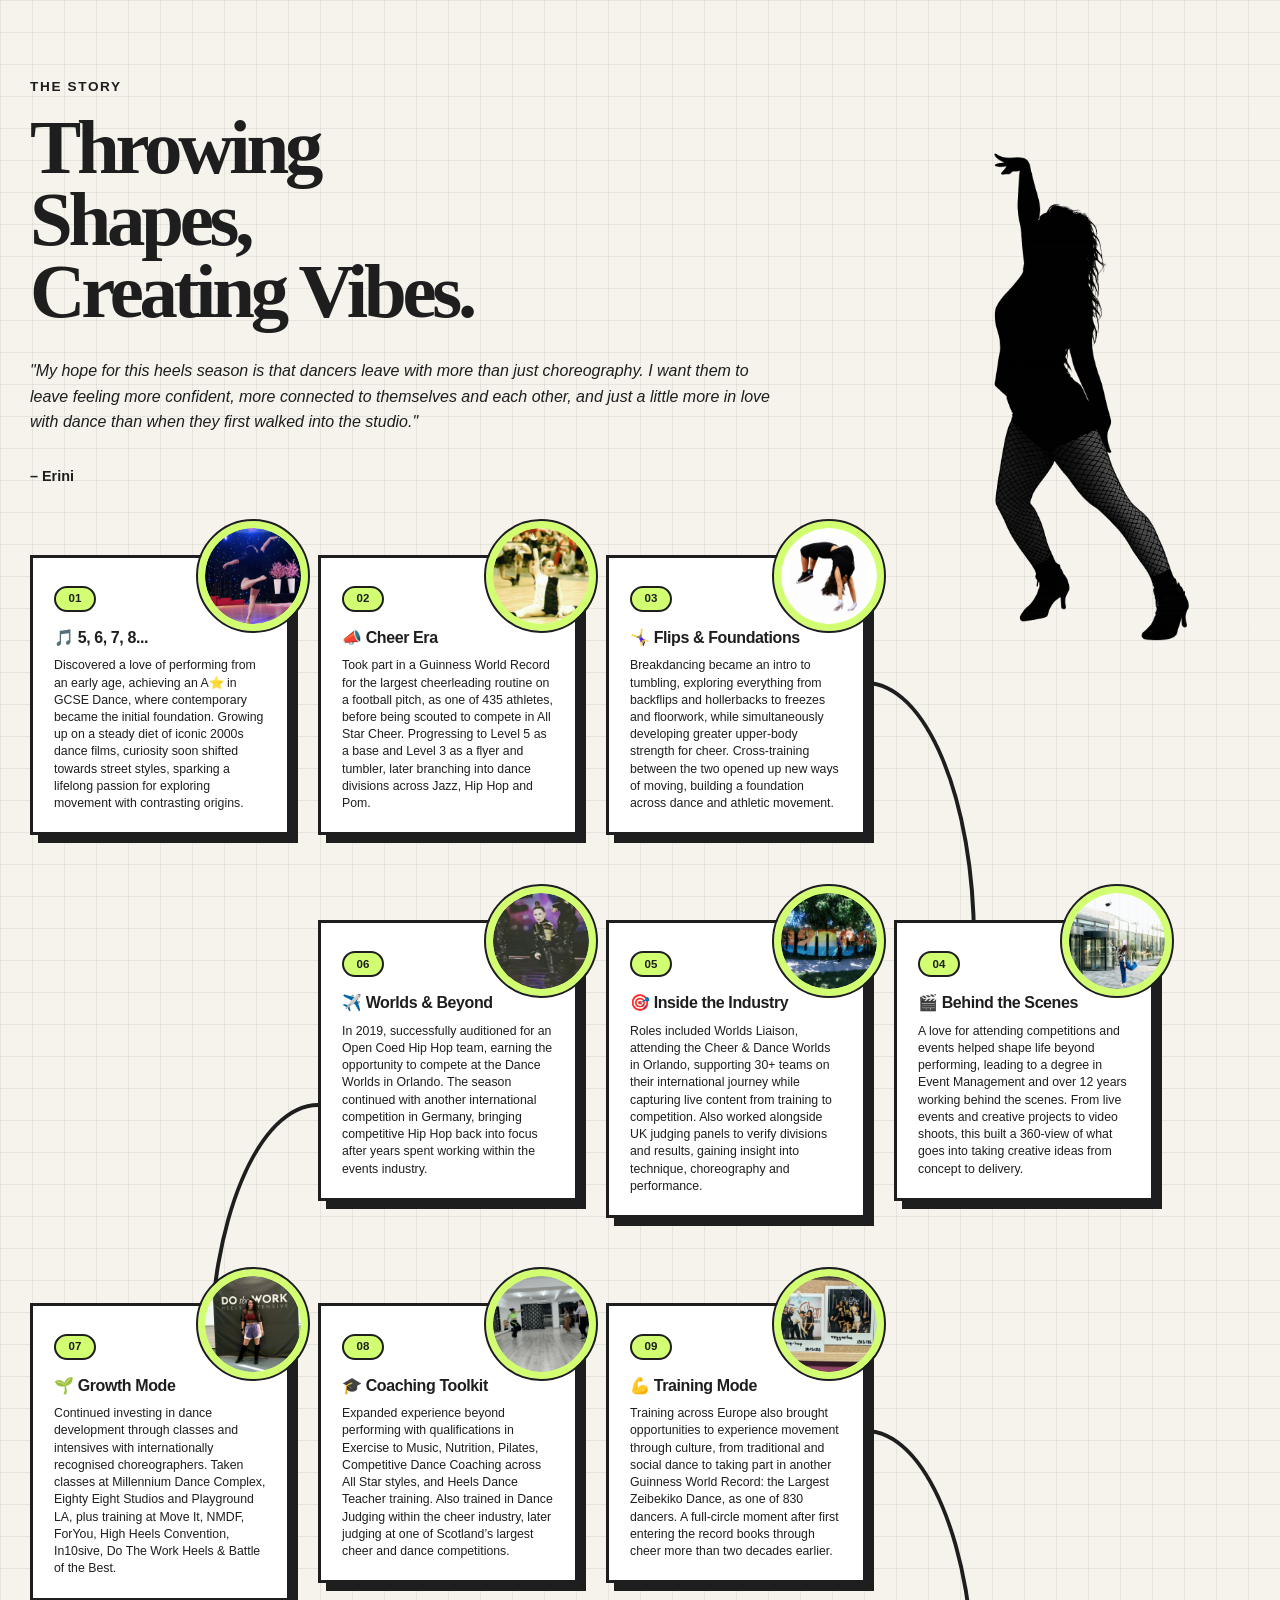
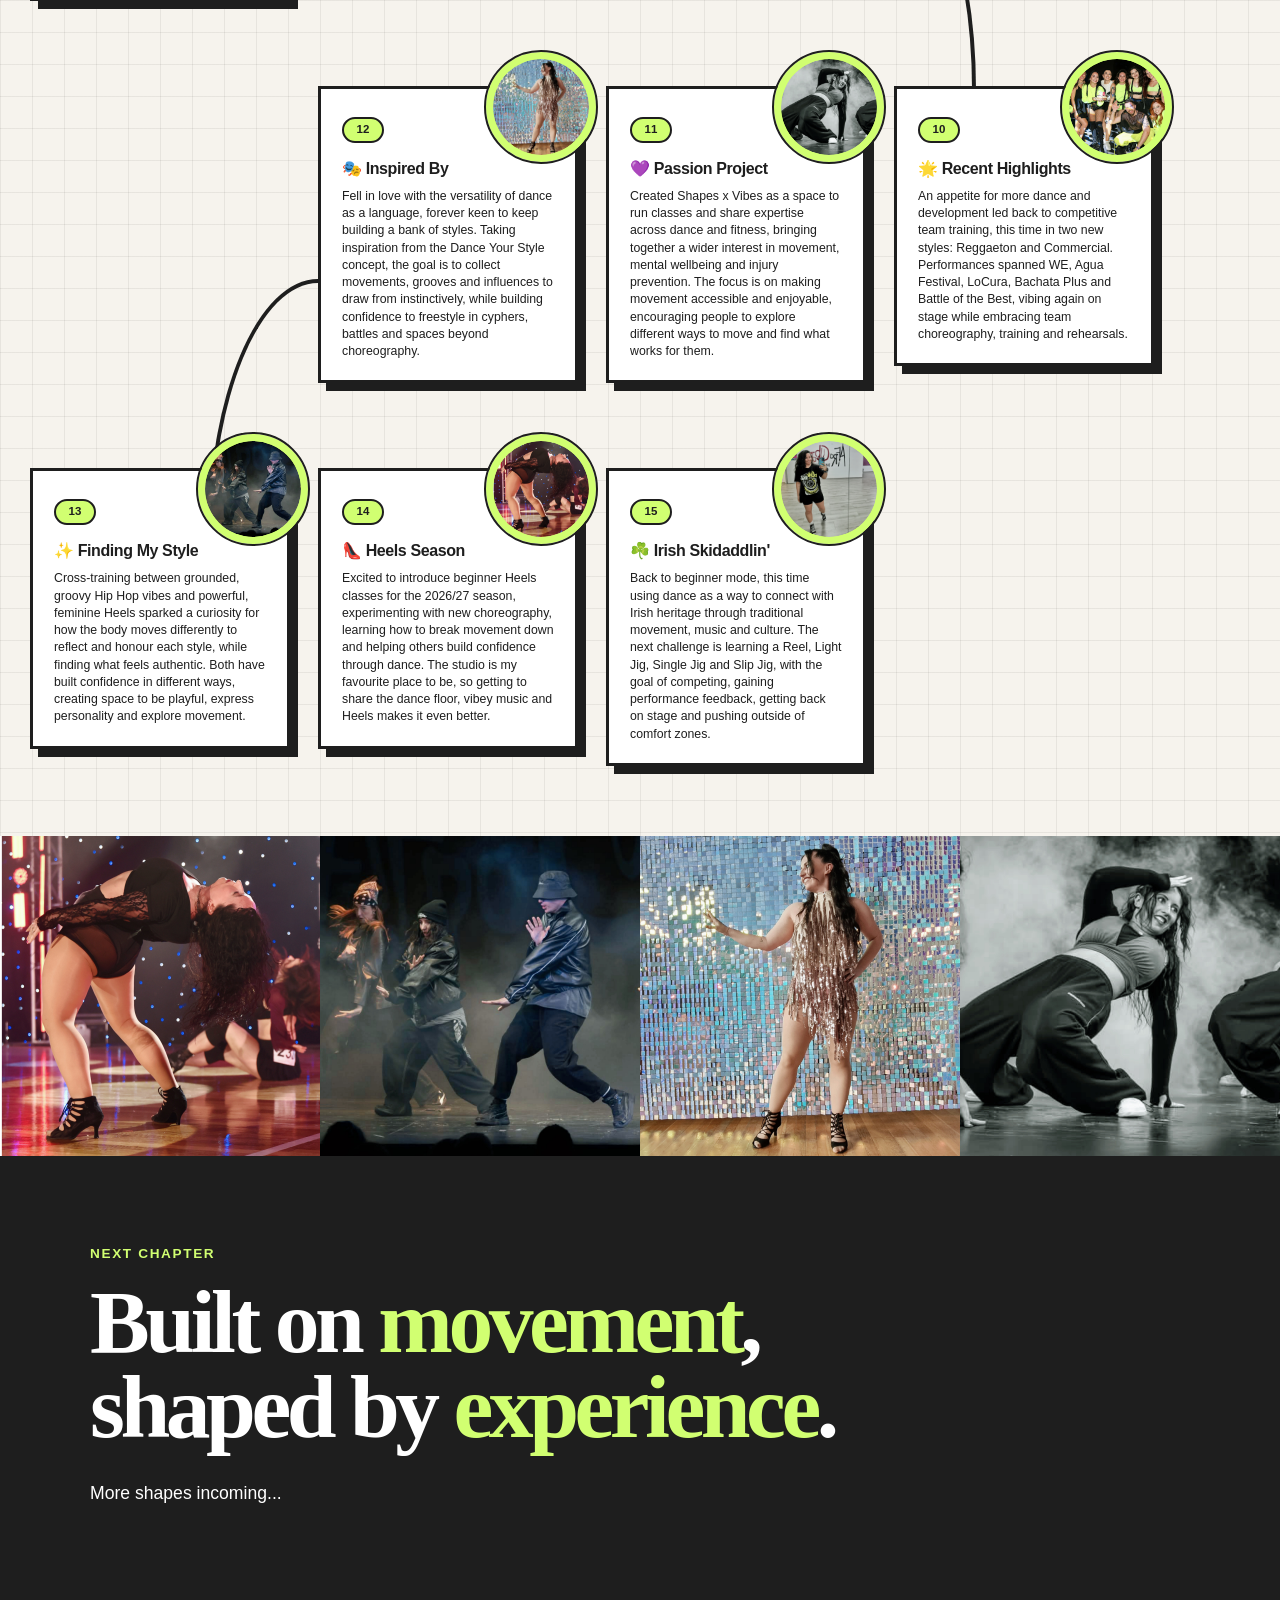
==== index.html @ 5d1b464b "Update index.html" ====
<!DOCTYPE html>
<html lang="en">

<head>
  <meta charset="UTF-8">
  <meta name="viewport" content="width=device-width, initial-scale=1.0">

  <title>Shapes x Vibes</title>

  <link rel="stylesheet" href="style.css?v=76">
</head>

<body>

<section class="story-section" id="story">
  <div class="story-container">

    <div class="story-top">

      <!-- Top-left introduction -->
      <div class="story-intro">
        <p class="story-eyebrow">The Story</p>

        <h2>
  Throwing<br>
  Shapes,<br>
  Creating Vibes.
</h2>

        <p class="story-quote">
  "My hope for this heels season is that dancers leave with more than just
  choreography. I want them to leave feeling more confident, more connected
  to themselves and each other, and just a little more in love with dance
  than when they first walked into the studio."
</p><br>
        <p class="story-quote-name">– Erini</p>

</div>
<!-- End story-intro -->

<div class="story-feature-image">
  <img
    src="assets/Silo.png"
    alt="Dancer silhouette"
  >
</div>
<!-- End story-feature-image -->

</div>
<!-- End story-top -->


  <div class="story-layout">
    
  <div class="story-grid">

  <article class="story-point story-point--1">
    <div class="story-image">
      <img src="assets/1. 5678.jpg" alt="Dance story image 1">
    </div>

    <div class="story-card">
      <span class="story-number">01</span>
      <h3>🎵 5, 6, 7, 8...</h3>
      <p>
        Discovered a love of performing from an early age, 
        achieving an A⭐ in GCSE Dance, where contemporary 
        became the initial foundation. Growing up on a steady 
        diet of iconic 2000s dance films, curiosity soon shifted 
        towards street styles, sparking a lifelong passion for 
        exploring movement with contrasting origins.
      </p>
    </div>
  </article>

  <article class="story-point story-point--2">
    <div class="story-image">
      <img src="assets/2. Cheer_era.jpg" alt="Dance story image 2">
    </div>

    <div class="story-card">
      <span class="story-number">02</span>
      <h3>📣 Cheer Era</h3>
      <p>
        Took part in a Guinness World Record for the largest 
        cheerleading routine on a football pitch, as one of 
        435 athletes, before being scouted to compete in All Star Cheer. 
        Progressing to Level 5 as a base and Level 3 as a flyer and 
        tumbler, later branching into dance divisions across Jazz, Hip Hop and Pom.
      </p>
    </div>
  </article>

 
 <article class="story-point story-point--3">
  <div class="card-connector card-connector--3-4" aria-hidden="true"></div>
    <div class="story-image">
      <img src="assets/3. Backflip.jpg" alt="Dance story image 3">
    </div>

    <div class="story-card">
      <span class="story-number">03</span>
      <h3>🤸‍♀️ Flips & Foundations</h3>
      <p>
        Breakdancing became an intro to tumbling, exploring 
        everything from backflips and hollerbacks to freezes and 
        floorwork, while simultaneously developing greater upper-body 
        strength for cheer. Cross-training between the two opened up 
        new ways of moving, building a foundation across dance 
        and athletic movement.
      </p>
    </div>
  </article>

  <!-- Existing cards 4–14 continue here -->

    <article class="story-point story-point--4">
      <div class="story-image">
        <img src="assets/4. Event .jpg" alt="Dance story image 4">
      </div>

      <div class="story-card">
        <span class="story-number">04</span>
        <h3>🎬 Behind the Scenes</h3>
        <p>
          A love for attending competitions and events helped shape 
          life beyond performing, leading to a degree in Event Management 
          and over 12 years working behind the scenes. From live events 
          and creative projects to video shoots, this built a 360-view 
          of what goes into taking creative ideas from concept to delivery.
        </p>
      </div>
    </article>

    <article class="story-point story-point--5">
      <div class="story-image">
        <img src="assets/5. Inside .jpg" alt="Dance story image 5">
      </div>

      <div class="story-card">
        <span class="story-number">05</span>
        <h3>🎯 Inside the Industry</h3>
        <p>
          Roles included Worlds Liaison, attending the Cheer & Dance Worlds 
          in Orlando, supporting 30+ teams on their international journey 
          while capturing live content from training to competition. Also worked 
          alongside UK judging panels to verify divisions and results, gaining 
          insight into technique, choreography and performance.
        </p>
      </div>
    </article>

    <article class="story-point story-point--6">
      <div class="card-connector card-connector--6-7" aria-hidden="true"></div>
      <div class="story-image">
        <img src="assets/6. Worlds.jpg" alt="Dance story image 6">
      </div>

      <div class="story-card">
        <span class="story-number">06</span>
        <h3>✈️ Worlds & Beyond</h3>
        <p>
          In 2019, successfully auditioned for an Open Coed Hip Hop team, 
          earning the opportunity to compete at the Dance Worlds in Orlando. 
          The season continued with another international competition in Germany, 
          bringing competitive Hip Hop back into focus after years spent 
          working within the events industry.
        </p>
      </div>
    </article>

    <article class="story-point story-point--7">
      <div class="story-image">
        <img src="assets/7. Growth.jpg" alt="Dance story image 7">
      </div>

      <div class="story-card">
        <span class="story-number">07</span>
        <h3>🌱 Growth Mode</h3>
        <p>
          Continued investing in dance development through classes 
          and intensives with internationally recognised choreographers. 
          Taken classes at Millennium Dance Complex, Eighty Eight Studios 
          and Playground LA, plus training at Move It, NMDF, ForYou, 
          High Heels Convention, In10sive, Do The Work Heels 
          & Battle of the Best.
        </p>
      </div>
    </article>

    <article class="story-point story-point--8">
      <div class="story-image">
        <img src="assets/8. ETM.jpg" alt="Dance story image 8">
      </div>

      <div class="story-card">
        <span class="story-number">08</span>
        <h3>🎓 Coaching Toolkit</h3>
        <p>
          Expanded experience beyond performing with qualifications 
          in Exercise to Music, Nutrition, Pilates, Competitive Dance Coaching 
          across All Star styles, and Heels Dance Teacher training. Also trained in 
          Dance Judging within the cheer industry, later judging at one of 
          Scotland’s largest cheer and dance competitions.
        </p>
      </div>
    </article>

    <article class="story-point story-point--9">
      <div class="card-connector card-connector--9-10" aria-hidden="true"></div>
      <div class="story-image">
        <img src="assets/9. Training.jpg" alt="Dance story image 9">
      </div>

      <div class="story-card">
        <span class="story-number">09</span>
        <h3>💪 Training Mode</h3>
        <p>
          Training across Europe also brought opportunities to experience movement 
          through culture, from traditional and social dance to taking part in 
          another Guinness World Record: the Largest Zeibekiko Dance, as one of 
          830 dancers. A full-circle moment after first entering the record books 
          through cheer more than two decades earlier.
        </p>
      </div>
    </article>

    <article class="story-point story-point--10">
      <div class="story-image">
        <img src="assets/10. Moverse.jpg" alt="Dance story image 10">
      </div>

      <div class="story-card">
        <span class="story-number">10</span>
        <h3>🌟 Recent Highlights</h3>
        <p>
          An appetite for more dance and development led back to competitive 
          team training, this time in two new styles: Reggaeton and Commercial. 
          Performances spanned WE, Agua Festival, LoCura, Bachata Plus and 
          Battle of the Best, vibing again on stage while embracing team 
          choreography, training and rehearsals.
        </p>
      </div>
    </article>

    <article class="story-point story-point--11">
      <div class="story-image">
        <img src="assets/11. Shapes.jpg" alt="Dance story image 11">
      </div>

      <div class="story-card">
        <span class="story-number">11</span>
        <h3>💜 Passion Project</h3>
        <p>
          Created Shapes x Vibes as a space to run classes and share expertise 
          across dance and fitness, bringing together a wider interest in movement, 
          mental wellbeing and injury prevention. The focus is on making movement 
          accessible and enjoyable, encouraging people to explore different ways to 
          move and find what works for them.
        </p>
      </div>
    </article>

    <article class="story-point story-point--12">
      <div class="card-connector card-connector--12-13" aria-hidden="true"></div>
      <div class="story-image">
        <img src="assets/12. Salsa.jpg" alt="Dance story image 12">
      </div>

      <div class="story-card">
        <span class="story-number">12</span>
        <h3>🎭 Inspired By</h3>
        <p>
          Fell in love with the versatility of dance as a language, 
          forever keen to keep building a bank of styles. Taking inspiration 
          from the Dance Your Style concept, the goal is to collect movements, 
          grooves and influences to draw from instinctively, while building 
          confidence to freestyle in cyphers, battles and spaces beyond choreography.
        </p>
      </div>
    </article>

    <article class="story-point story-point--13">
      <div class="story-image">
        <img src="assets/13. HipHop.jpg" alt="Dance story image 13">
      </div>

      <div class="story-card">
        <span class="story-number">13</span>
        <h3>✨ Finding My Style</h3>
        <p>
          Cross-training between grounded, groovy Hip Hop vibes and 
          powerful, feminine Heels sparked a curiosity for how the 
          body moves differently to reflect and honour each style, 
          while finding what feels authentic. Both have built confidence 
          in different ways, creating space to be playful, express 
          personality and explore movement.
        </p>
      </div>
    </article>

    <article class="story-point story-point--14">
      <div class="story-image">
        <img src="assets/14.Heels.jpg" alt="Dance story image 14">
      </div>

      <div class="story-card">
        <span class="story-number">14</span>
        <h3>👠 Heels Season</h3>
        <p>
          Excited to introduce beginner Heels classes for the 2026/27 season, 
          experimenting with new choreography, learning how to break movement 
          down and helping others build confidence through dance. The studio 
          is my favourite place to be, so getting to share the dance floor, 
          vibey music and Heels makes it even better.
        </p>
      </div>
    </article>

    <article class="story-point story-point--15">
  <div class="story-image">
    <img src="assets/15. Irish.jpg" alt="Dance story image 15">
  </div>

  <div class="story-card">
    <span class="story-number">15</span>
    <h3>☘️ Irish Skidaddlin'</h3>
    <p>
      Back to beginner mode, this time using dance as a way to 
      connect with Irish heritage through traditional movement, 
      music and culture. The next challenge is learning a Reel, 
      Light Jig, Single Jig and Slip Jig, with the goal of 
      competing, gaining performance feedback, getting back on 
      stage and pushing outside of comfort zones. 
    </p>
  </div>
</article>

  </div>
  <!-- End story-grid -->

    </div>
<!-- End story-layout -->

</div>
<!-- End story-container -->

</section>

  <section class="image-strip">

  <div class="image-strip-item">
    <img src="assets/14.Heels.jpg" alt="">
  </div>

  <div class="image-strip-item">
    <img src="assets/13. HipHop.jpg" alt="">
  </div>

  <div class="image-strip-item">
    <img src="assets/12. Salsa.jpg" alt="">
  </div>

  <div class="image-strip-item">
    <img src="assets/11. Shapes.jpg" alt="">
  </div>

</section>

  <section class="story-cta">

  <div class="story-cta-inner">
    <p class="story-cta-eyebrow">NEXT CHAPTER</p>

    <h2>
      Built on <span>movement</span>, shaped by <span>experience</span>.
    </h2>

    <p class="story-cta-copy">
      More shapes incoming...
    </p>
  </div>

</section>
---- style.css ----
/* =========================================================
   GLOBAL SETTINGS
========================================================= */

* {
  box-sizing: border-box;
}

html,
body {
  margin: 0;
  padding: 0;
  min-height: 100%;
}

html {
  background-color: #f6f3ed;

  background-image:
    linear-gradient(
      rgba(30, 30, 30, 0.07) 1px,
      transparent 1px
    ),
    linear-gradient(
      90deg,
      rgba(30, 30, 30, 0.07) 1px,
      transparent 1px
    );

  background-size: 32px 32px;
}

body {
  background: transparent;
  color: #1e1e1e;
  font-family: Arial, sans-serif;
}


/* =========================================================
   STORY SECTION
========================================================= */

.story-section {
  --story-dark: #1e1e1e;
  --story-cream: #f6f3ed;
  --story-lime: #d1ff71;
  --story-teal: #069093;
  --story-purple: #9192ff;

  min-height: 100vh;

  padding: 80px 30px 70px;

  overflow: hidden;

  background: transparent;
  color: var(--story-dark);
}

.story-container {
  width: min(1320px, 100%);
  margin: 0 auto;
}


/* =========================================================
   TOP STORY AREA

   Text stays in normal flow.
   Silhouette floats independently in top-right.
========================================================= */

.story-top {
  position: relative;

  display: block;

  min-height: 620px;

  margin-bottom: 35px;
}


/* =========================================================
   INTRODUCTION
========================================================= */

.story-intro {
  position: relative;
  z-index: 2;

  width: calc(100% - 440px);
  max-width: 790px;

  margin: 0;
}

.story-eyebrow {
  margin: 0 0 18px;

  font-size: 0.85rem;
  font-weight: 800;

  letter-spacing: 0.12em;
  line-height: 1;

  text-transform: uppercase;
}

.story-intro h2 {
  margin: 0;

  font-family: Georgia, "Times New Roman", serif;

  font-size: clamp(4.7rem, 6vw, 6rem);
  font-weight: 700;

  letter-spacing: -0.055em;
  line-height: 0.94;

  /*
    Only the <br> elements are allowed
    to create new lines.
  */
  white-space: nowrap;
}

.story-quote {
  max-width: 760px;

  margin: 30px 0 0;

  font-size: clamp(1rem, 1.2vw, 1.2rem);
  font-style: italic;

  line-height: 1.6;
}

.story-quote-name {
  margin: 16px 0 0;

  font-size: 0.9rem;
  font-weight: 900;
  font-style: normal;

  line-height: 1;
}


/* =========================================================
   TOP SILHOUETTE

   Decorative element:
   does NOT affect document height.
========================================================= */

.story-feature-image {
  position: absolute;
  z-index: 1;

  top: 25px;
  right: 0;

  display: block;

  width: clamp(300px, 28vw, 420px);
  height: auto;
  min-height: 0;

  pointer-events: none;
}

.story-feature-image img {
  display: block;

  width: 100%;
  height: auto;

  object-fit: contain;
  object-position: center top;
}


/* =========================================================
   STORY LAYOUT
========================================================= */

.story-layout {
  position: relative;

  margin-top: 15px;
}


/* =========================================================
   STAGGERED DESKTOP STORY GRID
========================================================= */

.story-grid {
  display: grid;

  grid-template-columns: repeat(7, 260px);

  justify-content: start;
  align-items: start;

  width: 100%;

  /*
    Cards intentionally rise into the top composition.
    Silhouette can therefore visually sit behind this area.
  */
  margin-top: -180px;

  column-gap: 28px;
  row-gap: 85px;
}


/* =========================================================
   DESKTOP CARD POSITIONS
========================================================= */

/* Row 1 */

.story-point--1 {
  grid-column: 1;
  grid-row: 1;
}

.story-point--2 {
  grid-column: 2;
  grid-row: 1;
}

.story-point--3 {
  grid-column: 3;
  grid-row: 1;
}


/* Row 2 */

.story-point--6 {
  grid-column: 2;
  grid-row: 2;
}

.story-point--5 {
  grid-column: 3;
  grid-row: 2;
}

.story-point--4 {
  grid-column: 4;
  grid-row: 2;
}


/* Row 3 */

.story-point--7 {
  grid-column: 1;
  grid-row: 3;
}

.story-point--8 {
  grid-column: 2;
  grid-row: 3;
}

.story-point--9 {
  grid-column: 3;
  grid-row: 3;
}


/* Row 4 */

.story-point--12 {
  grid-column: 2;
  grid-row: 4;
}

.story-point--11 {
  grid-column: 3;
  grid-row: 4;
}

.story-point--10 {
  grid-column: 4;
  grid-row: 4;
}


/* Row 5 */

.story-point--13 {
  grid-column: 1;
  grid-row: 5;
}

.story-point--14 {
  grid-column: 2;
  grid-row: 5;
}

.story-point--15 {
  grid-column: 3;
  grid-row: 5;
}


/* =========================================================
   STORY POINT
========================================================= */

.story-point {
  position: relative;
  z-index: 2;

  width: 260px;
  min-width: 260px;
  max-width: 260px;

  margin: 0;

  justify-self: start;
}


/* =========================================================
   CARD CONNECTORS
========================================================= */

.card-connector {
  position: absolute;
  z-index: 0;

  pointer-events: none;
}


/* RIGHT-HAND CONNECTORS */

.card-connector--3-4,
.card-connector--9-10 {
  top: 45%;
  right: -110px;

  width: 110px;
  height: 260px;
}

.card-connector--3-4::after,
.card-connector--9-10::after {
  content: "";

  position: absolute;
  inset: 0;

  border-top: 4px solid var(--story-dark);
  border-right: 4px solid var(--story-dark);

  border-radius: 0 100% 0 0;
}


/* LEFT-HAND CONNECTORS */

.card-connector--6-7,
.card-connector--12-13 {
  top: 65%;
  left: -110px;

  width: 110px;
  height: 260px;
}

.card-connector--6-7::after,
.card-connector--12-13::after {
  content: "";

  position: absolute;
  inset: 0;

  border-top: 4px solid var(--story-dark);
  border-left: 4px solid var(--story-dark);

  border-radius: 100% 0 0 0;
}


/* =========================================================
   STORY CARD
========================================================= */

.story-card {
  position: relative;
  z-index: 2;

  display: block;

  width: 100%;
  min-height: 280px;

  padding: 28px 21px 20px;

  overflow: hidden;

  border: 3px solid var(--story-dark);

  background: #ffffff;
  color: var(--story-dark);

  box-shadow: 8px 8px 0 var(--story-dark);

  transition:
    transform 200ms ease,
    box-shadow 200ms ease;
}

.story-point:hover .story-card {
  transform: translateY(-4px);

  box-shadow: 11px 11px 0 var(--story-dark);
}


/* =========================================================
   CIRCULAR STORY IMAGE
========================================================= */

.story-image {
  position: absolute;
  z-index: 5;

  top: -34px;
  right: -18px;

  width: 110px;

  aspect-ratio: 1;

  overflow: hidden;

  border: 7px solid var(--story-lime);
  border-radius: 50%;

  outline: 2px solid var(--story-dark);

  background: var(--story-lime);

  transition:
    transform 200ms ease,
    box-shadow 200ms ease;
}

.story-image img {
  display: block;

  width: 100%;
  height: 100%;

  object-fit: cover;

  border-radius: 50%;
}

.story-point:hover .story-image {
  transform: translateY(-5px) rotate(-3deg);

  box-shadow: 6px 6px 0 var(--story-dark);
}


/* =========================================================
   STORY NUMBER
========================================================= */

.story-number {
  display: inline-flex;

  align-items: center;
  justify-content: center;

  min-width: 42px;
  min-height: 26px;

  margin-bottom: 17px;
  padding: 4px 10px;

  border: 2px solid var(--story-dark);
  border-radius: 999px;

  background: var(--story-lime);
  color: var(--story-dark);

  font-size: 0.72rem;
  font-weight: 900;

  line-height: 1;
}


/* =========================================================
   CARD TEXT
========================================================= */

.story-card h3 {
  max-width: calc(100% - 28px);

  margin: 0 0 11px;

  font-size: 1rem;
  font-weight: 900;

  letter-spacing: -0.025em;
  line-height: 1.08;
}

.story-card p {
  margin: 0;

  font-size: 0.77rem;

  line-height: 1.4;
}


/* =========================================================
   OPTIONAL ACCENT CARDS
========================================================= */

.story-point--dark .story-card {
  background: var(--story-dark);
  color: var(--story-cream);
}

.story-point--dark .story-card h3,
.story-point--dark .story-card p {
  color: var(--story-cream);
}

.story-point--lime .story-card {
  background: var(--story-lime);
}

.story-point--lime .story-number {
  background: var(--story-cream);
}

.story-point--purple .story-card {
  background: var(--story-purple);
}

.story-point--teal .story-card {
  background: var(--story-teal);
  color: var(--story-cream);
}

.story-point--teal .story-card h3,
.story-point--teal .story-card p {
  color: var(--story-cream);
}


/* =========================================================
   MEDIUM DESKTOP / TABLET
   1180px AND BELOW

   Silhouette remains top-right.
   Text width and image size reduce smoothly.
========================================================= */

@media (max-width: 1180px) {

  .story-section {
    padding: 70px 24px 100px;
  }

  .story-top {
    min-height: clamp(500px, 48vw, 570px);

    margin-bottom: 20px;
  }

  .story-intro {
    width: calc(100% - clamp(260px, 31vw, 360px));
    max-width: 720px;
  }

  .story-intro h2 {
    font-size: clamp(4rem, 7.2vw, 5.3rem);
  }

  .story-feature-image {
    top: 20px;

    width: clamp(240px, 28vw, 330px);
  }


  /* ---------------------------------------------------------
     STANDARD RESPONSIVE CARD GRID

     No hard-coded 3 -> 2 jump.
     Browser fits as many 260px cards as genuinely fit.
  --------------------------------------------------------- */

  .story-grid {
    grid-template-columns:
      repeat(auto-fit, minmax(260px, 260px));

    justify-content: center;

    width: min(880px, 100%);

    margin:
      clamp(-135px, -10vw, -90px)
      auto
      0;

    column-gap: clamp(20px, 3vw, 32px);
    row-gap: 80px;
  }

  .story-point,
  .story-point--1,
  .story-point--2,
  .story-point--3,
  .story-point--4,
  .story-point--5,
  .story-point--6,
  .story-point--7,
  .story-point--8,
  .story-point--9,
  .story-point--10,
  .story-point--11,
  .story-point--12,
  .story-point--13,
  .story-point--14,
  .story-point--15 {
    grid-column: auto;
    grid-row: auto;

    width: 260px;
    min-width: 260px;
    max-width: 260px;

    margin: 0;

    justify-self: center;
  }

  .card-connector {
    display: none;
  }
}


/* =========================================================
   NARROW TABLET
   900px AND BELOW
========================================================= */

@media (max-width: 900px) {

  .story-top {
    min-height: 520px;
  }

  .story-intro {
    width: calc(100% - clamp(200px, 28vw, 250px));
  }

  .story-intro h2 {
    font-size: clamp(3.6rem, 8.3vw, 4.6rem);
  }

  .story-quote {
    font-size: 1rem;
  }

  .story-feature-image {
    top: 20px;

    width: clamp(180px, 25vw, 225px);
  }

  .story-grid {
    width: min(580px, 100%);

    margin-top: -90px;
  }
}


/* =========================================================
   SMALL TABLET
   700px AND BELOW
========================================================= */

@media (max-width: 700px) {

  .story-section {
    padding: 55px 20px 85px;
  }

  .story-top {
    min-height: 500px;
  }

  .story-intro {
    /*
      Still reserve a smaller right-hand lane
      for the silhouette.
    */
    width: calc(100% - clamp(130px, 25vw, 175px));
  }

  .story-intro h2 {
    font-size: clamp(3.3rem, 9.5vw, 4rem);
  }

  .story-quote {
    /*
      Quote is allowed to extend farther right
      because silhouette is mostly above it.
    */
    width: calc(100vw - 40px);
    max-width: 620px;

    font-size: 0.98rem;
  }

  .story-feature-image {
    top: 10px;
    right: 0;

    width: clamp(125px, 23vw, 160px);
  }

  .story-grid {
    margin-top: -65px;
  }
}


/* =========================================================
   MOBILE
   520px AND BELOW

   IMPORTANT:
   Silhouette STILL stays top-right.
   It does NOT move between Erini and card 01.
========================================================= */

@media (max-width: 520px) {

  .story-section {
    padding: 30px 18px 70px;
  }

  .story-container {
    width: 100%;
  }

  .story-top {
    /*
      Height comes primarily from the text.
      Silhouette remains floating.
    */
    min-height: 0;

    margin-bottom: 45px;
  }

  .story-intro {
    width: 100%;
    max-width: none;
  }

  .story-eyebrow {
    margin-bottom: 14px;

    font-size: 0.75rem;
  }

  .story-intro h2 {
    /*
      Three lines always:
      Throwing
      Shapes,
      Creating Vibes.
    */
    width: calc(100% - clamp(75px, 20vw, 100px));

    font-size: clamp(2.8rem, 13vw, 4rem);

    line-height: 0.91;

    white-space: nowrap;
  }

  .story-quote {
    width: calc(100% - 8px);
    max-width: none;

    margin-top: 28px;

    font-size: clamp(0.9rem, 3.6vw, 1rem);

    line-height: 1.6;
  }

  .story-quote-name {
    margin-top: 16px;
  }


  /* ---------------------------------------------------------
     PHONE SILHOUETTE

     Small, top-right, same visual concept as screenshot 8.
  --------------------------------------------------------- */

  .story-feature-image {
    position: absolute;

    top: 12px;
    right: -3px;

    width: clamp(70px, 20vw, 100px);

    height: auto;
    min-height: 0;
  }

  .story-feature-image img {
    width: 100%;
    height: auto;

    max-height: none;
  }


  /* ---------------------------------------------------------
     SINGLE COLUMN CARDS
  --------------------------------------------------------- */

  .story-layout {
    margin-top: 0;
  }

  .story-grid {
    display: grid;

    grid-template-columns: minmax(0, 320px);

    justify-content: center;

    width: 100%;

    margin: 0 auto;

    column-gap: 0;
    row-gap: 76px;
  }

  .story-point,
  .story-point--1,
  .story-point--2,
  .story-point--3,
  .story-point--4,
  .story-point--5,
  .story-point--6,
  .story-point--7,
  .story-point--8,
  .story-point--9,
  .story-point--10,
  .story-point--11,
  .story-point--12,
  .story-point--13,
  .story-point--14,
  .story-point--15 {
    grid-column: 1;
    grid-row: auto;

    width: 100%;
    min-width: 0;
    max-width: 320px;

    margin: 0;

    justify-self: center;
  }

  .story-card {
    min-height: 250px;
  }
}


/* =========================================================
   VERY SMALL PHONES
   390px AND BELOW
========================================================= */

@media (max-width: 390px) {

  .story-section {
    padding-left: 15px;
    padding-right: 15px;
  }

  .story-intro h2 {
    width: calc(100% - 68px);

    font-size: clamp(2.55rem, 13vw, 3.25rem);
  }

  .story-feature-image {
    top: 15px;
    right: -2px;

    width: clamp(62px, 19vw, 78px);
  }

  .story-quote {
    width: 100%;

    font-size: 0.9rem;
  }
}


/* =========================================================
   FULL-WIDTH IMAGE STRIP
========================================================= */

.image-strip {
  display: grid;

  grid-template-columns: repeat(4, 1fr);

  width: 100vw;

  margin: 0;
  padding: 0;

  gap: 0;
}

.image-strip-item {
  height: clamp(180px, 25vw, 420px);

  overflow: hidden;
}

.image-strip-item img {
  display: block;

  width: 100%;
  height: 100%;

  object-fit: cover;
  object-position: center 20%;
}


/* =========================================================
   BLACK CTA SECTION
========================================================= */

.story-cta {
  padding: 90px 30px 110px;

  background: #1e1e1e;
  color: #ffffff;
}

.story-cta-inner {
  width: min(1100px, 100%);

  margin: 0 auto;
}

.story-cta-eyebrow {
  margin: 0 0 18px;

  color: #d1ff71;

  font-size: 0.85rem;
  font-weight: 900;

  letter-spacing: 0.12em;
  text-transform: uppercase;
}

.story-cta h2 {
  max-width: 900px;

  margin: 0;

  font-family: Georgia, "Times New Roman", serif;

  font-size: clamp(3rem, 7vw, 6.5rem);

  letter-spacing: -0.05em;
  line-height: 0.95;
}

.story-cta h2 span {
  color: #d1ff71;
}

.story-cta-copy {
  max-width: 650px;

  margin: 30px 0 0;

  font-size: 1.1rem;

  line-height: 1.6;
}
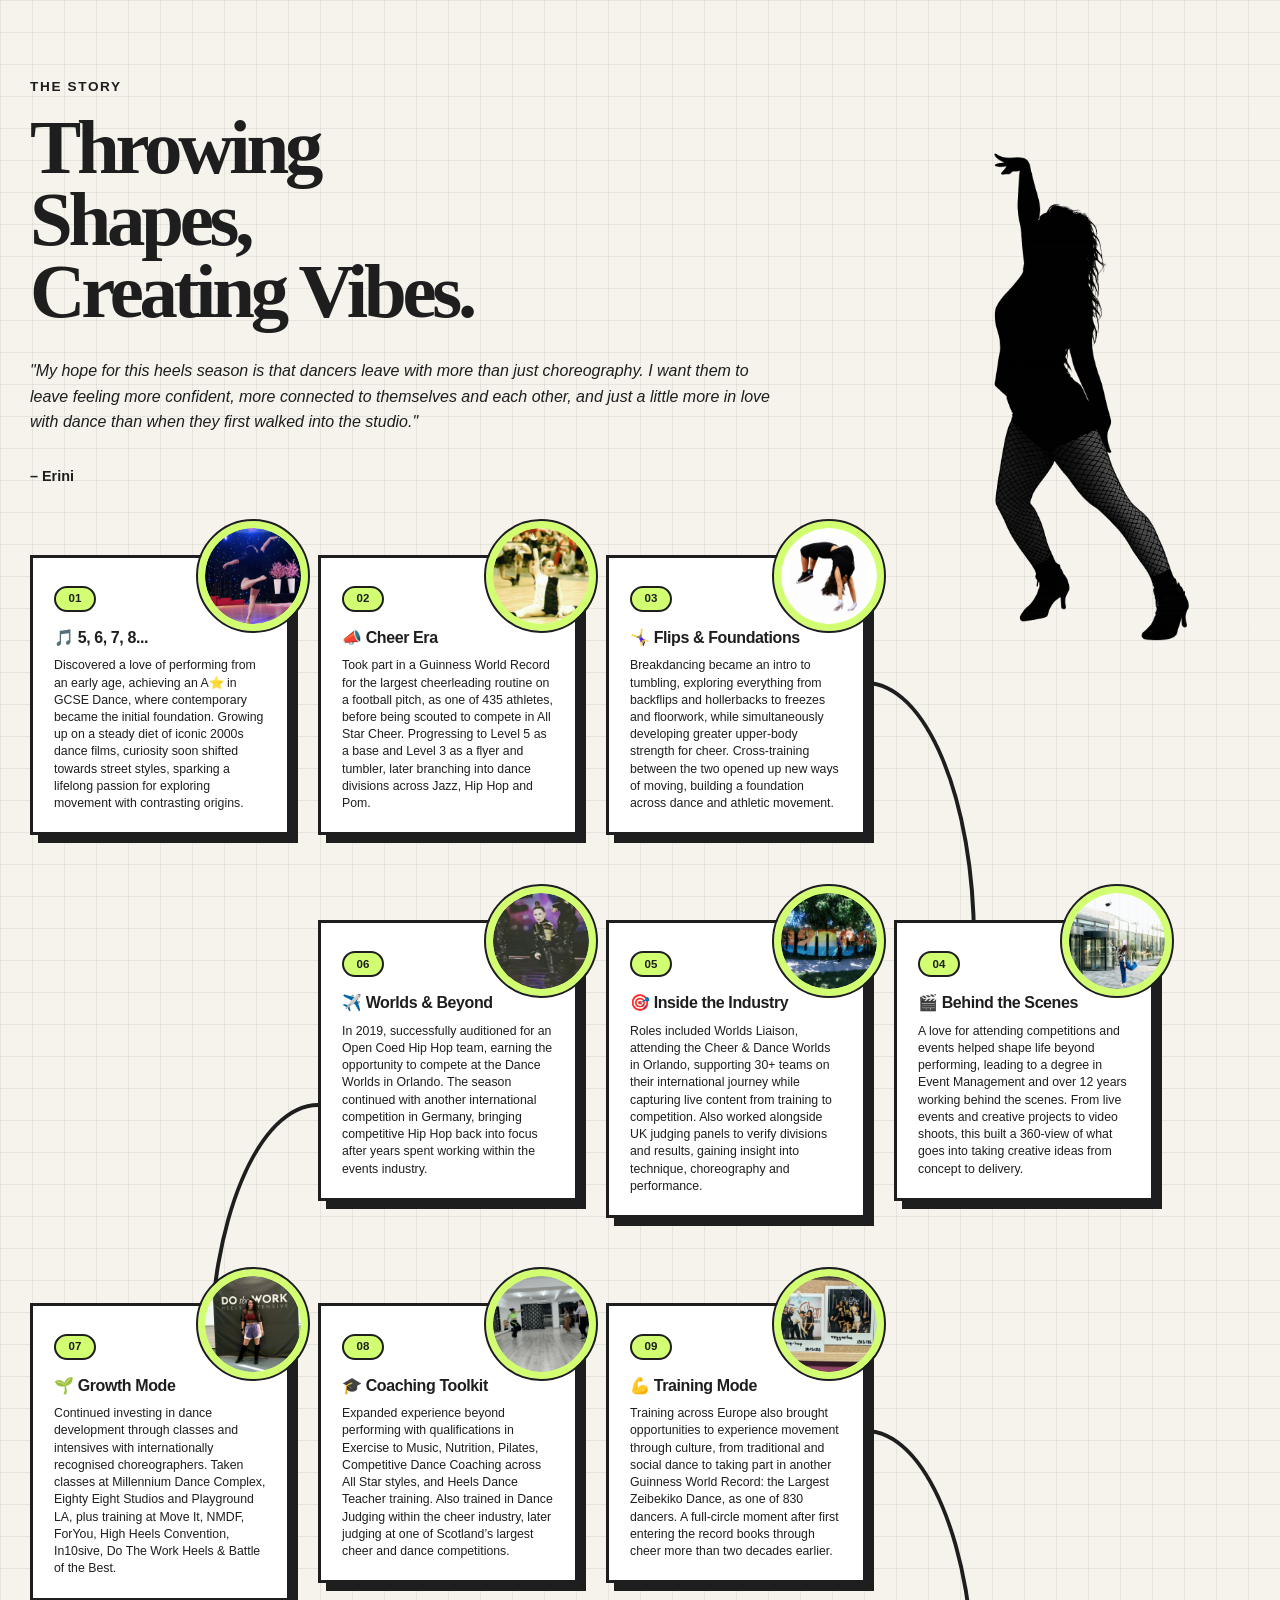
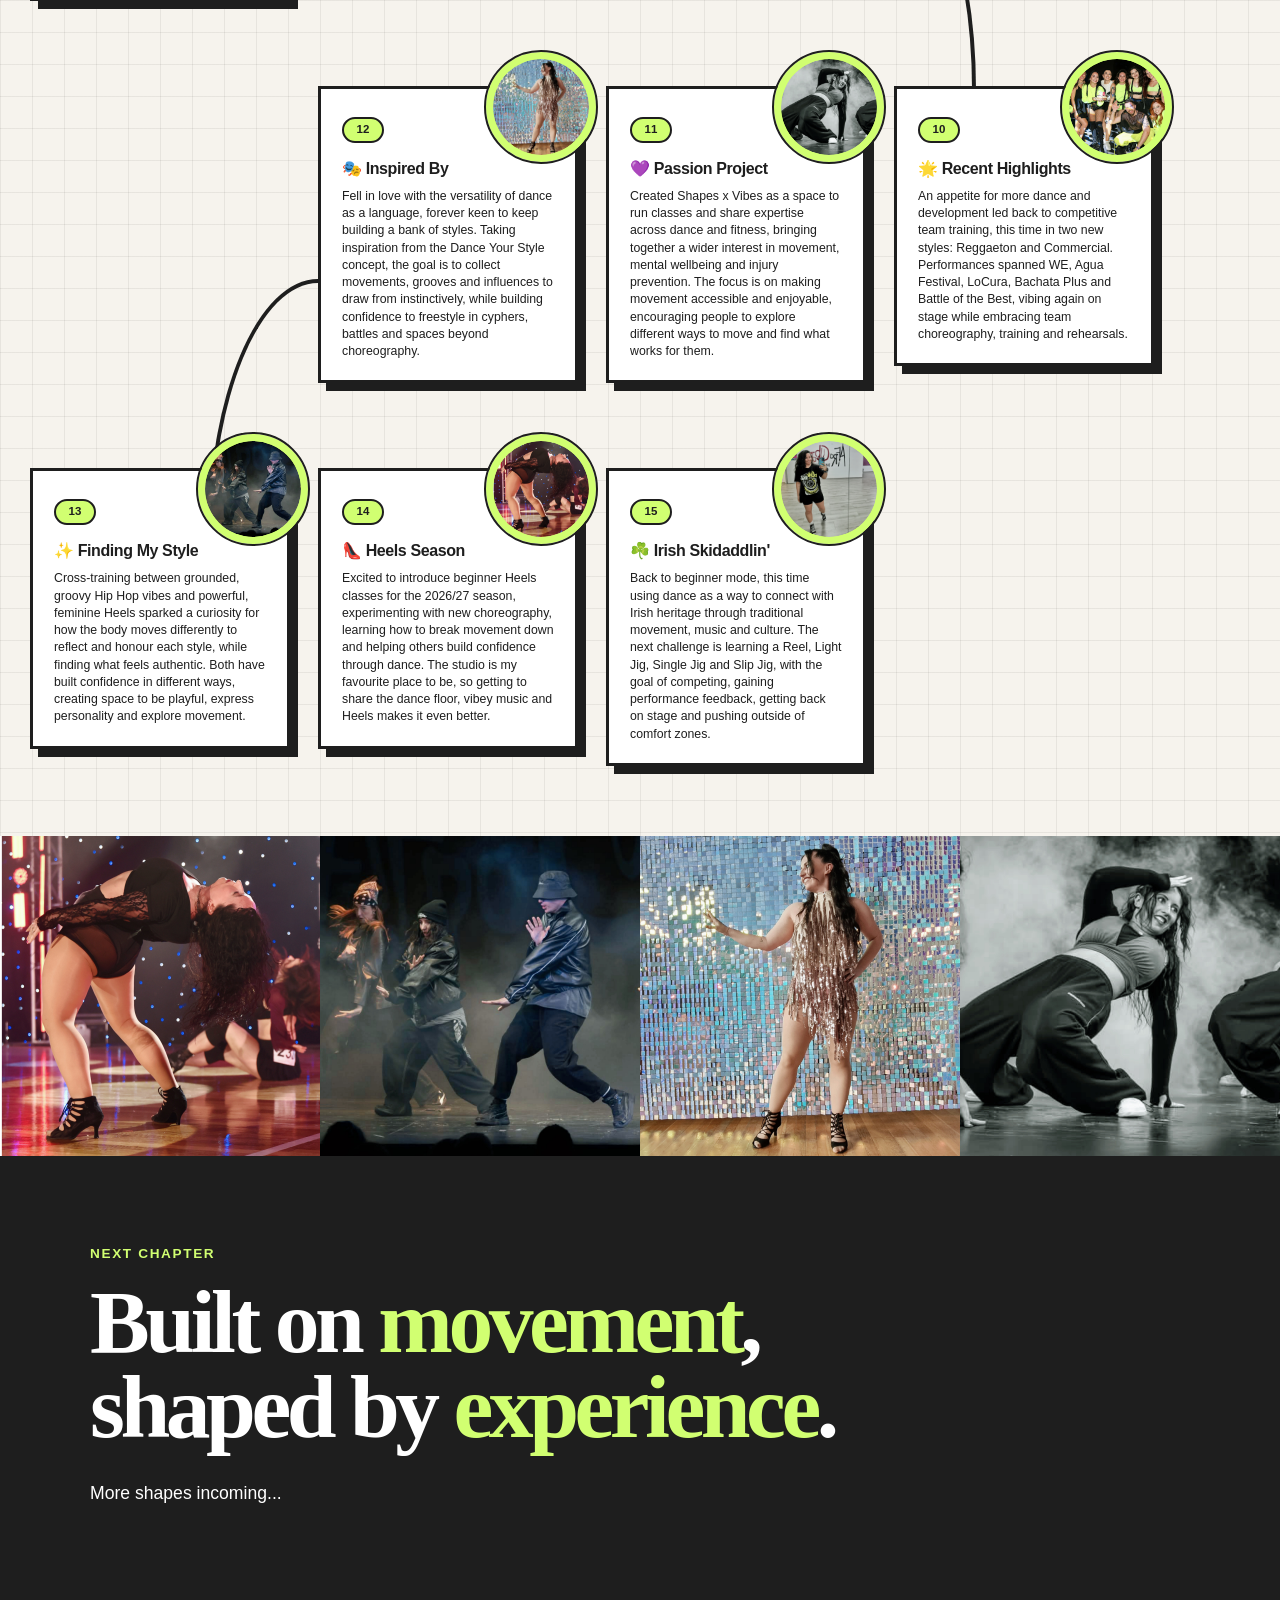
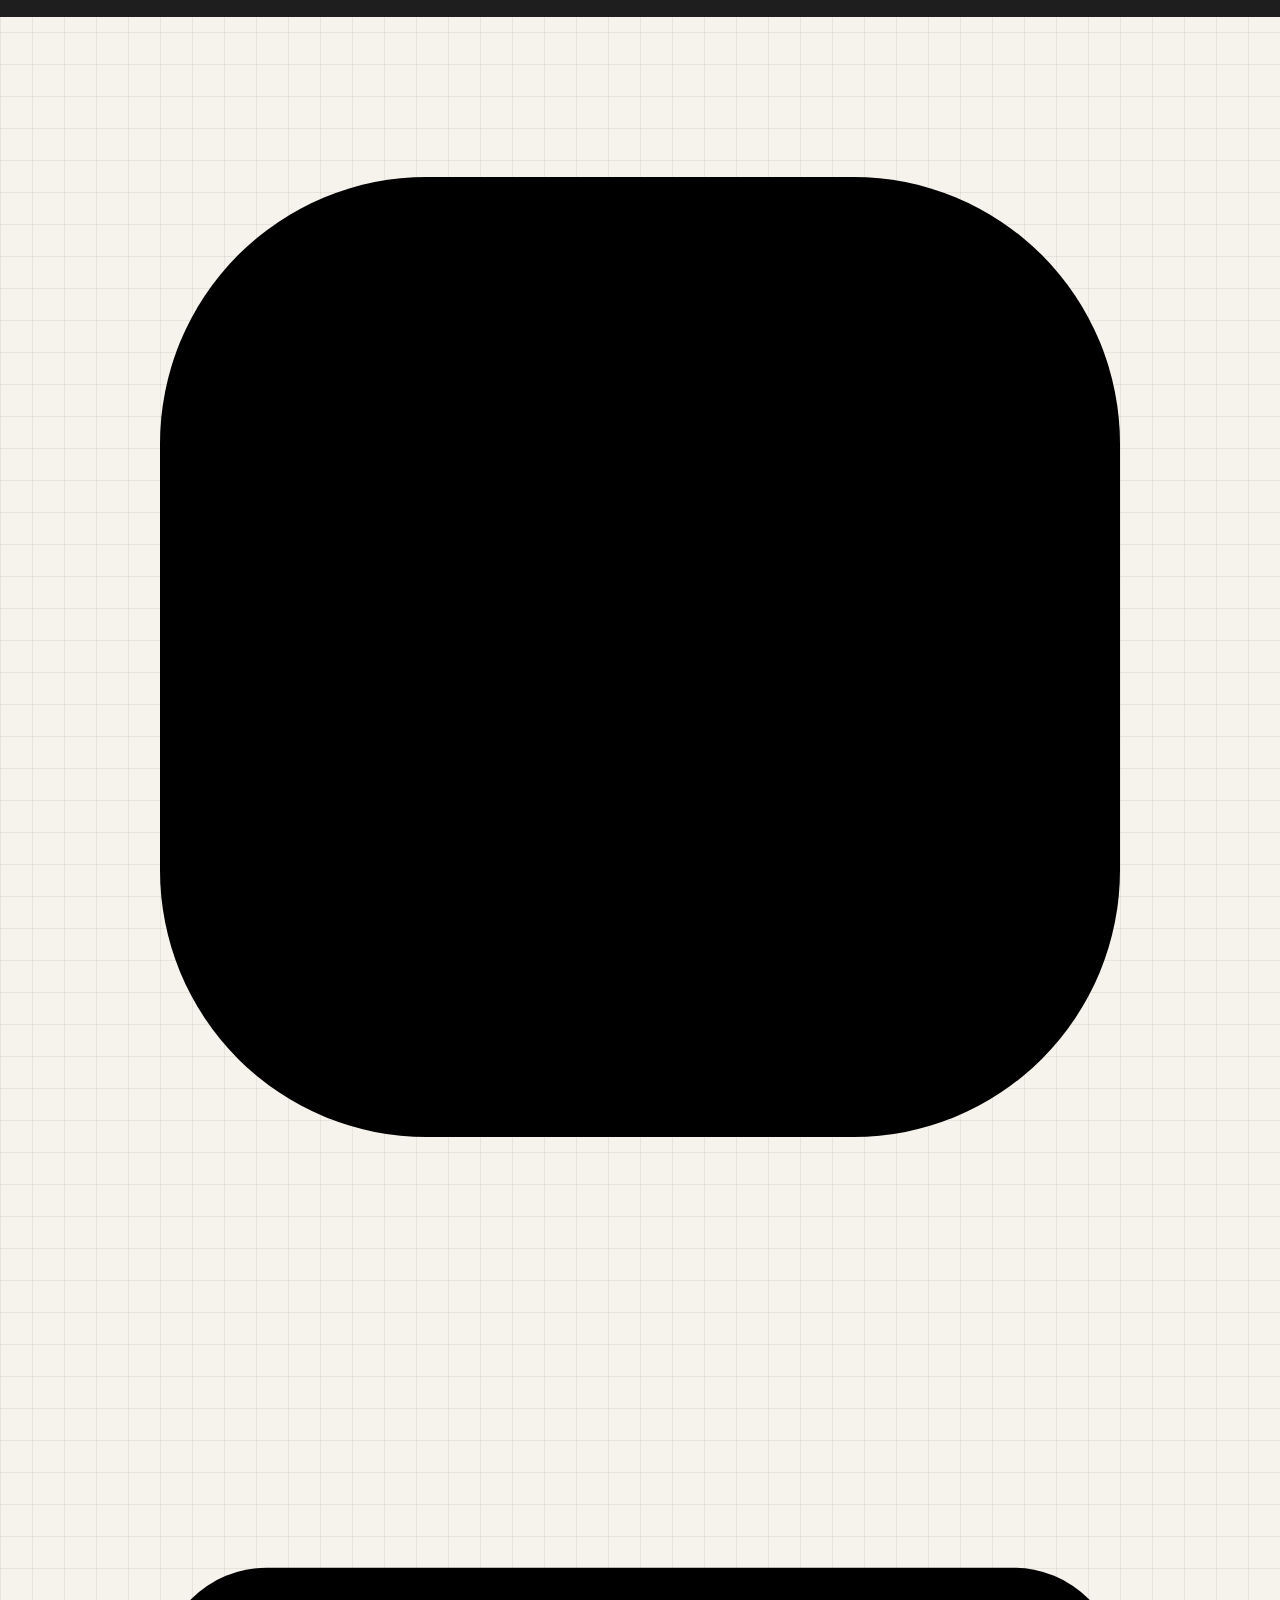
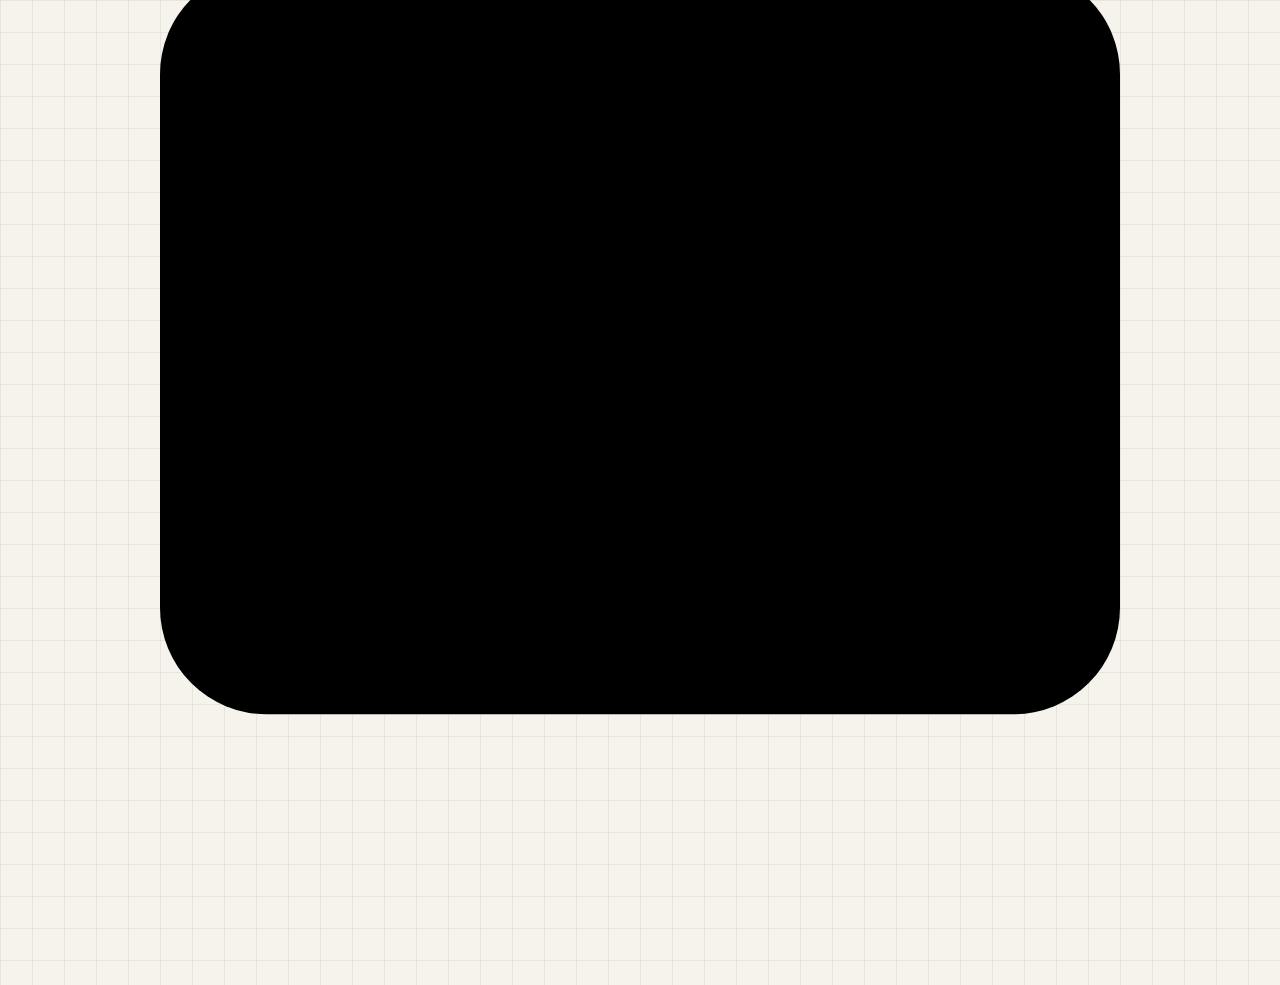
==== commit 06c5fdf3: "Update index.html" ====
--- a/index.html
+++ b/index.html
@@ -382,3 +382,31 @@
   </div>
 
 </section>
+
+  <!-- SOCIAL LINKS -->
+<section class="social-links">
+
+  <a href="https://www.instagram.com/shapesxvibes/"
+     target="_blank"
+     rel="noopener noreferrer"
+     aria-label="Instagram">
+
+    <svg viewBox="0 0 24 24" aria-hidden="true">
+      <rect x="3" y="3" width="18" height="18" rx="5"></rect>
+      <circle cx="12" cy="12" r="4"></circle>
+      <circle cx="17.5" cy="6.5" r="1"></circle>
+    </svg>
+
+  </a>
+
+  <a href="mailto:YOUR@EMAIL.COM"
+     aria-label="Email">
+
+    <svg viewBox="0 0 24 24" aria-hidden="true">
+      <rect x="3" y="5" width="18" height="14" rx="2"></rect>
+      <path d="M4 7l8 6 8-6"></path>
+    </svg>
+
+  </a>
+
+</section>
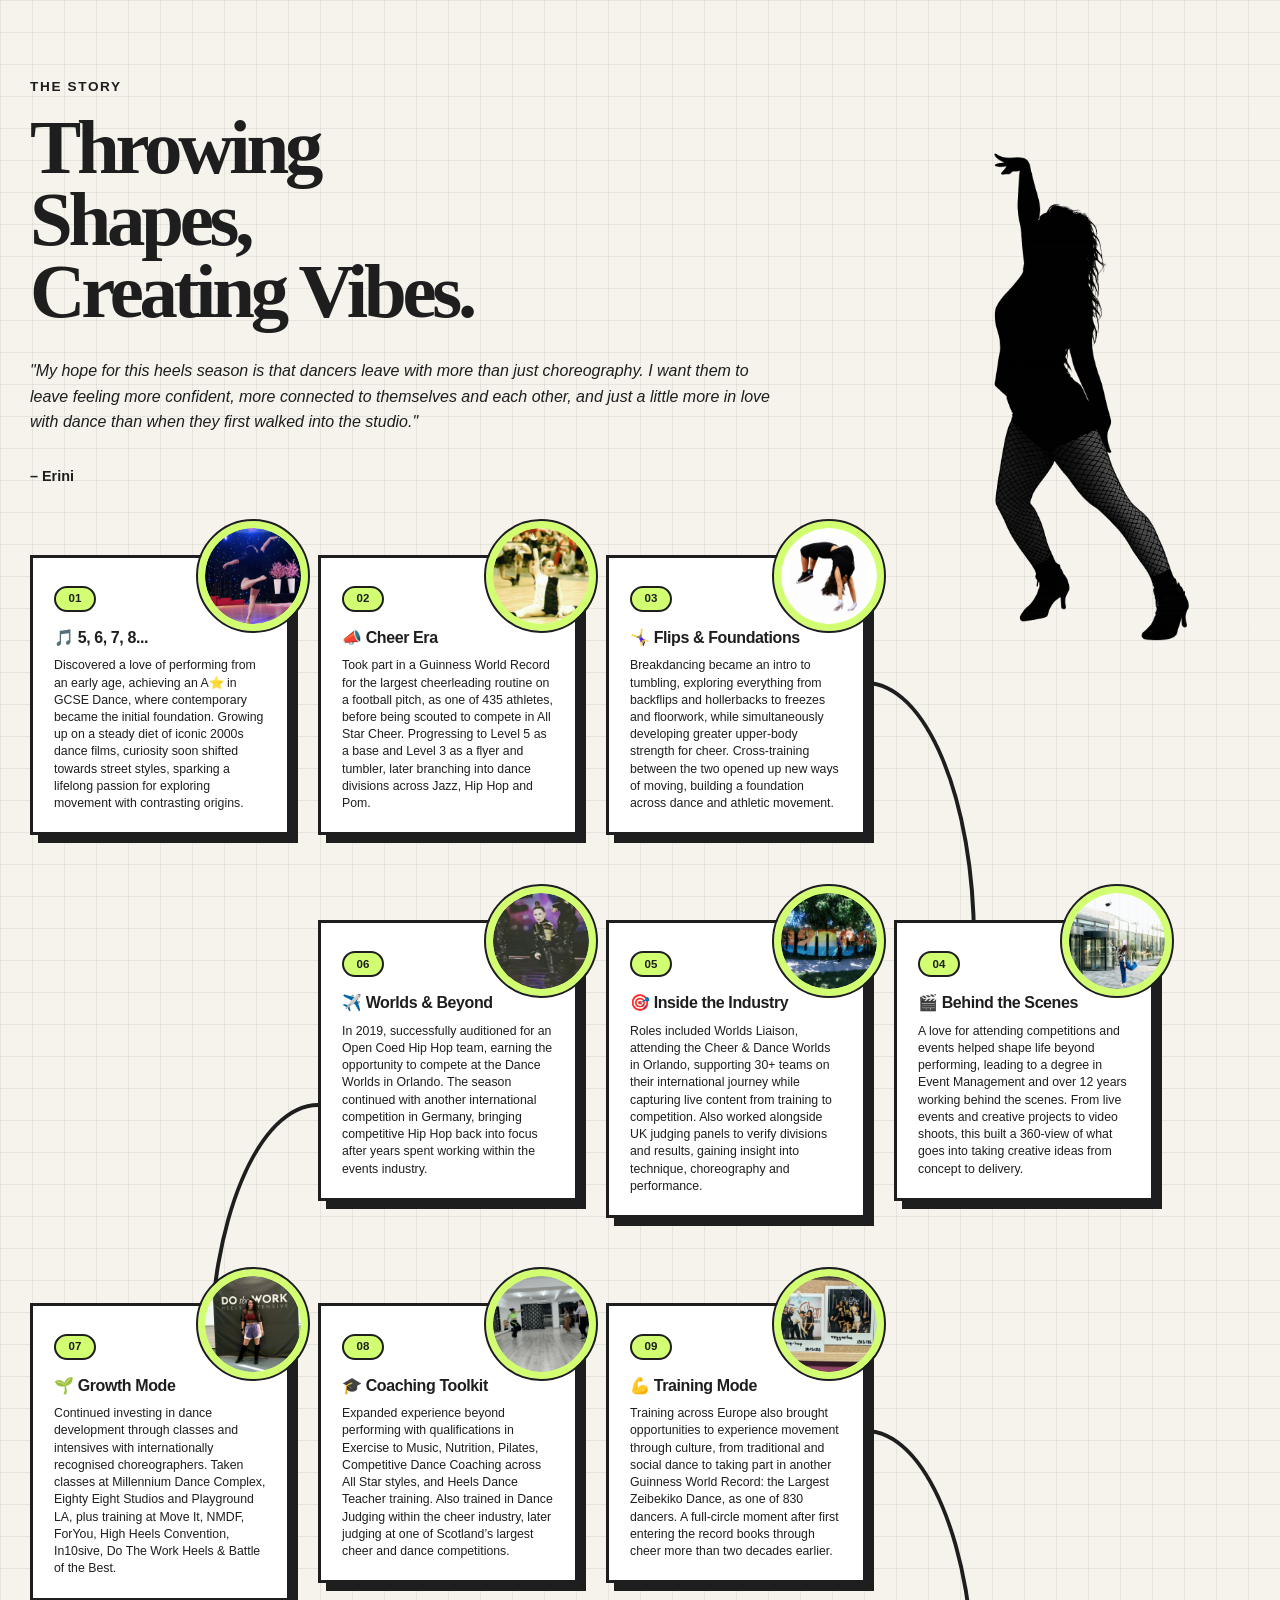
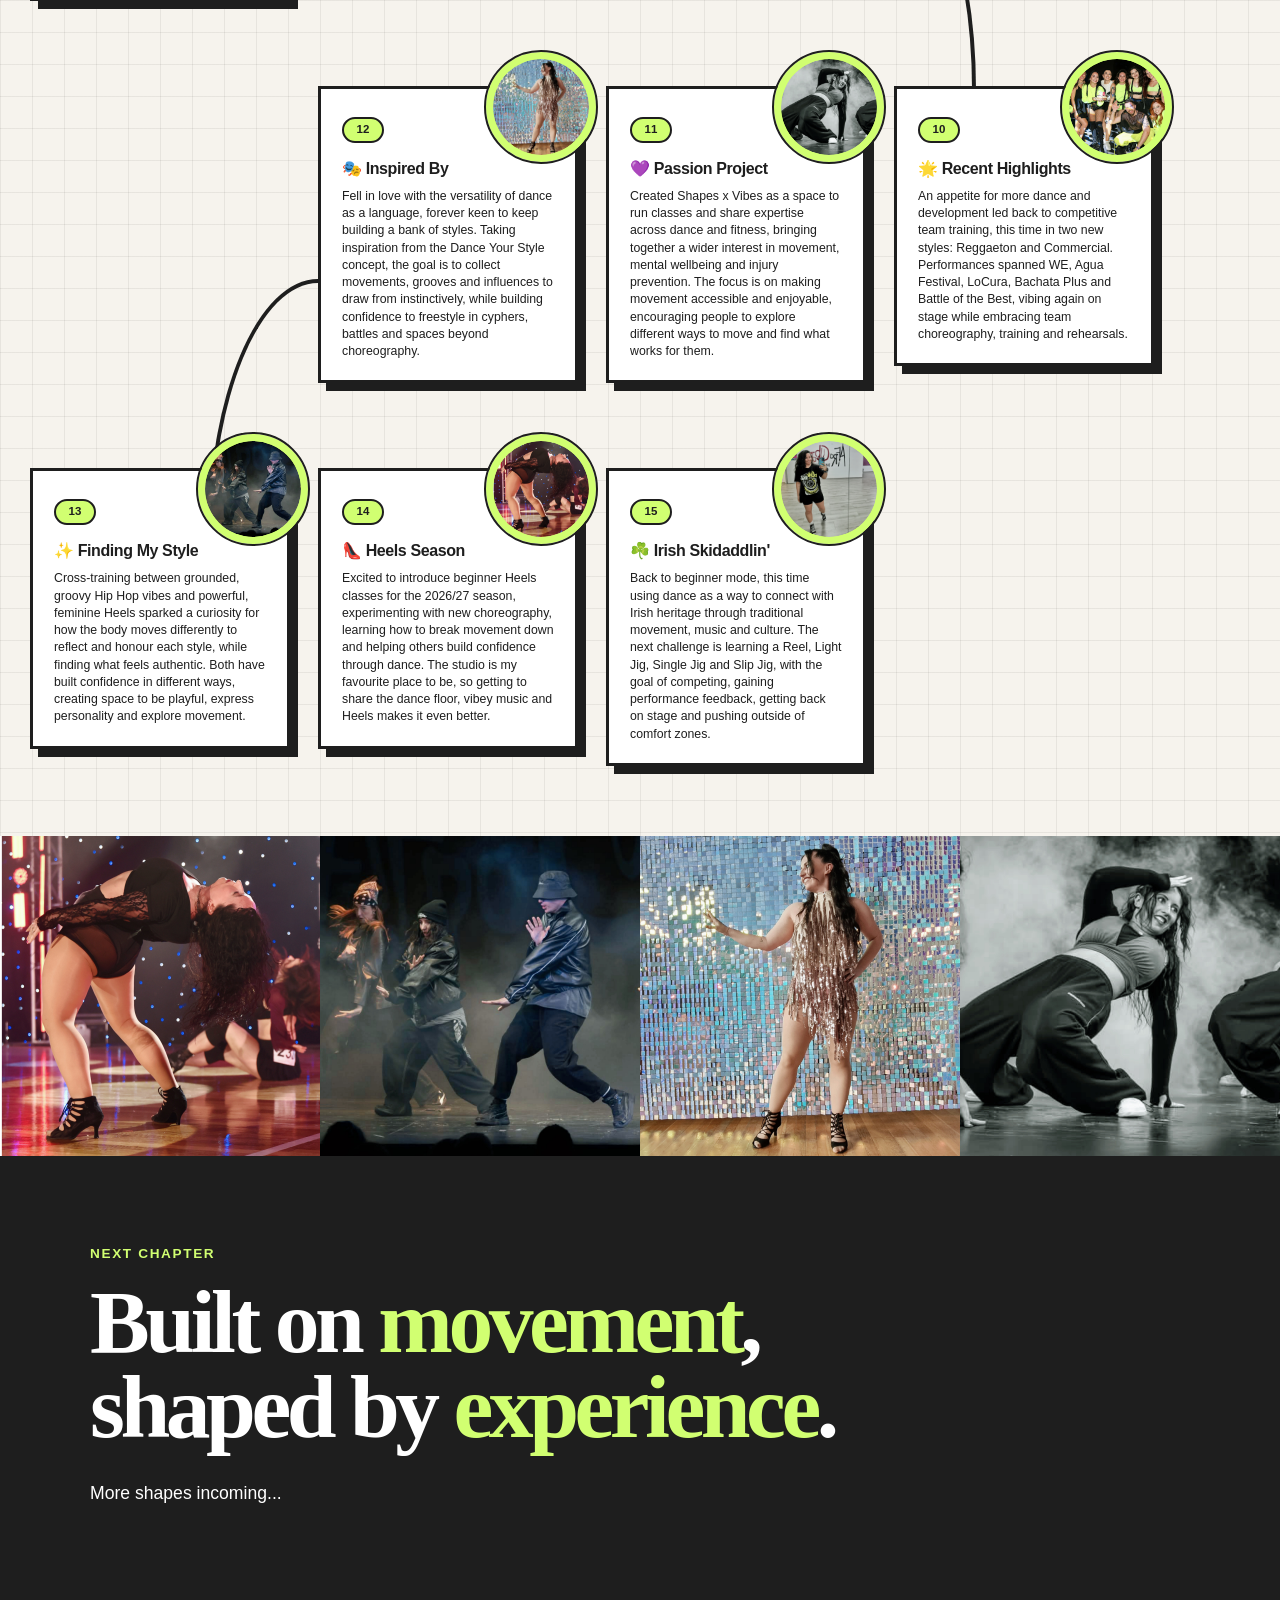
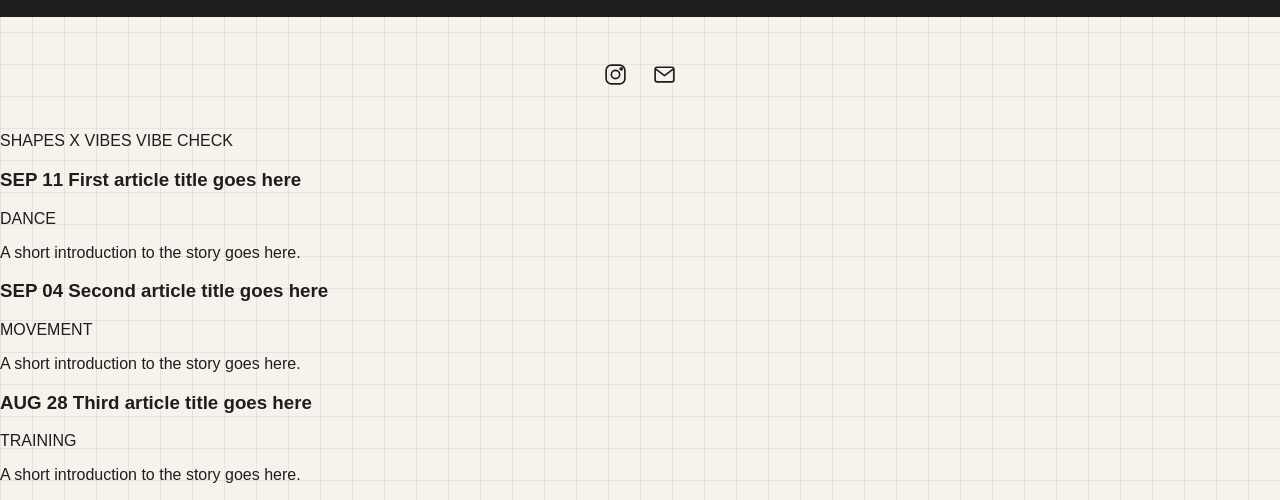
==== commit c20b0531: "Update index.html" ====
--- a/index.html
+++ b/index.html
@@ -410,3 +410,70 @@
   </a>
 
 </section>
+
+  <!-- =========================================================
+VIBE CHECK
+========================================================= -->
+
+<section class="vibe-check">
+
+  <div class="vibe-check-header">
+    <span>SHAPES X VIBES</span>
+    <span>VIBE CHECK</span>
+  </div>
+
+  <div class="vibe-check-grid">
+
+    <!-- ARTICLE 1 -->
+    <article class="vibe-article">
+
+      <h3>
+        <span class="vibe-date">SEP 11</span>
+        First article title goes here
+      </h3>
+
+      <p class="vibe-category">DANCE</p>
+
+      <p class="vibe-description">
+        A short introduction to the story goes here.
+      </p>
+
+    </article>
+
+
+    <!-- ARTICLE 2 -->
+    <article class="vibe-article">
+
+      <h3>
+        <span class="vibe-date">SEP 04</span>
+        Second article title goes here
+      </h3>
+
+      <p class="vibe-category">MOVEMENT</p>
+
+      <p class="vibe-description">
+        A short introduction to the story goes here.
+      </p>
+
+    </article>
+
+
+    <!-- ARTICLE 3 -->
+    <article class="vibe-article">
+
+      <h3>
+        <span class="vibe-date">AUG 28</span>
+        Third article title goes here
+      </h3>
+
+      <p class="vibe-category">TRAINING</p>
+
+      <p class="vibe-description">
+        A short introduction to the story goes here.
+      </p>
+
+    </article>
+
+  </div>
+
+</section>
--- a/style.css
+++ b/style.css
@@ -1025,3 +1025,39 @@
 
   line-height: 1.6;
 }
+
+/* =========================================================
+SOCIAL LINKS
+========================================================= */
+
+.social-links {
+  display: flex;
+  justify-content: center;
+  align-items: center;
+  gap: 24px;
+  padding: 45px 20px;
+}
+
+.social-links a {
+  display: flex;
+  align-items: center;
+  justify-content: center;
+  color: inherit;
+  text-decoration: none;
+  transition: transform 0.2s ease, opacity 0.2s ease;
+}
+
+.social-links svg {
+  width: 25px;
+  height: 25px;
+  fill: none;
+  stroke: currentColor;
+  stroke-width: 1.6;
+  stroke-linecap: round;
+  stroke-linejoin: round;
+}
+
+.social-links a:hover {
+  transform: translateY(-2px);
+  opacity: 0.6;
+}
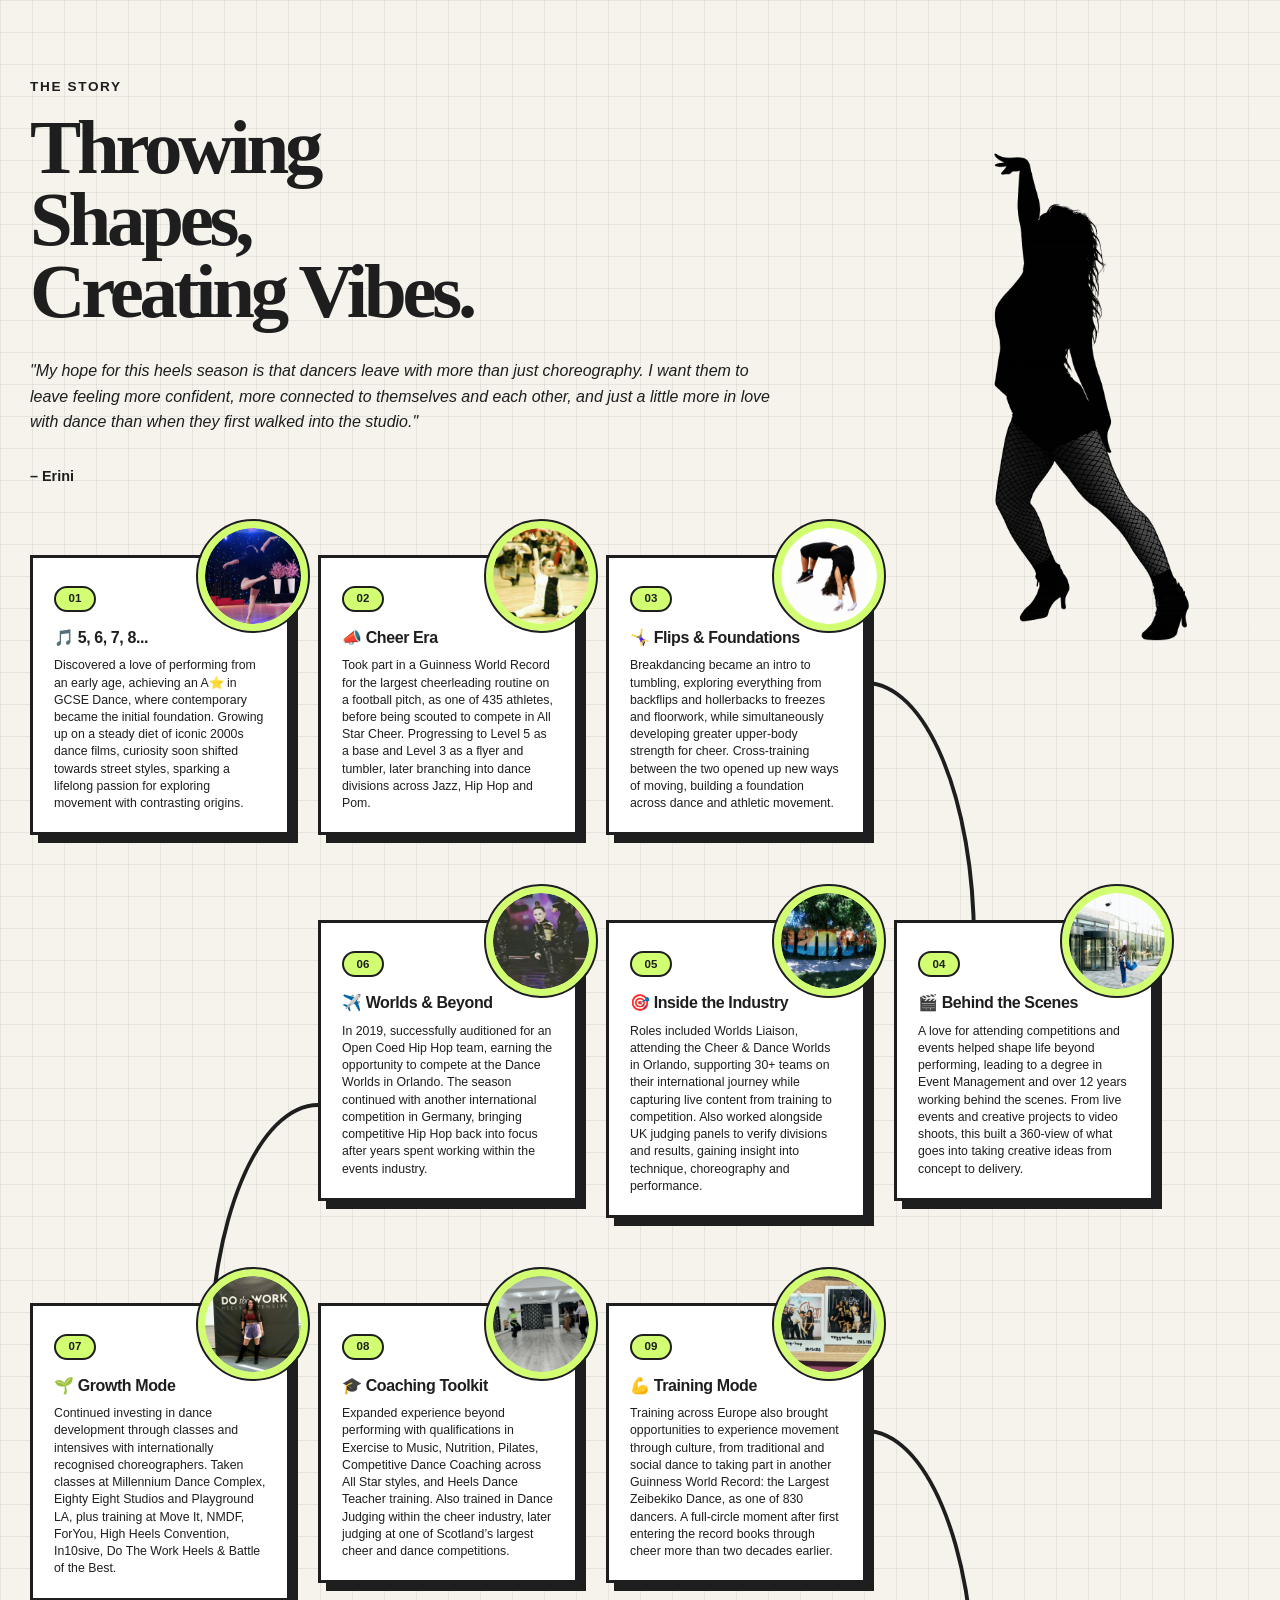
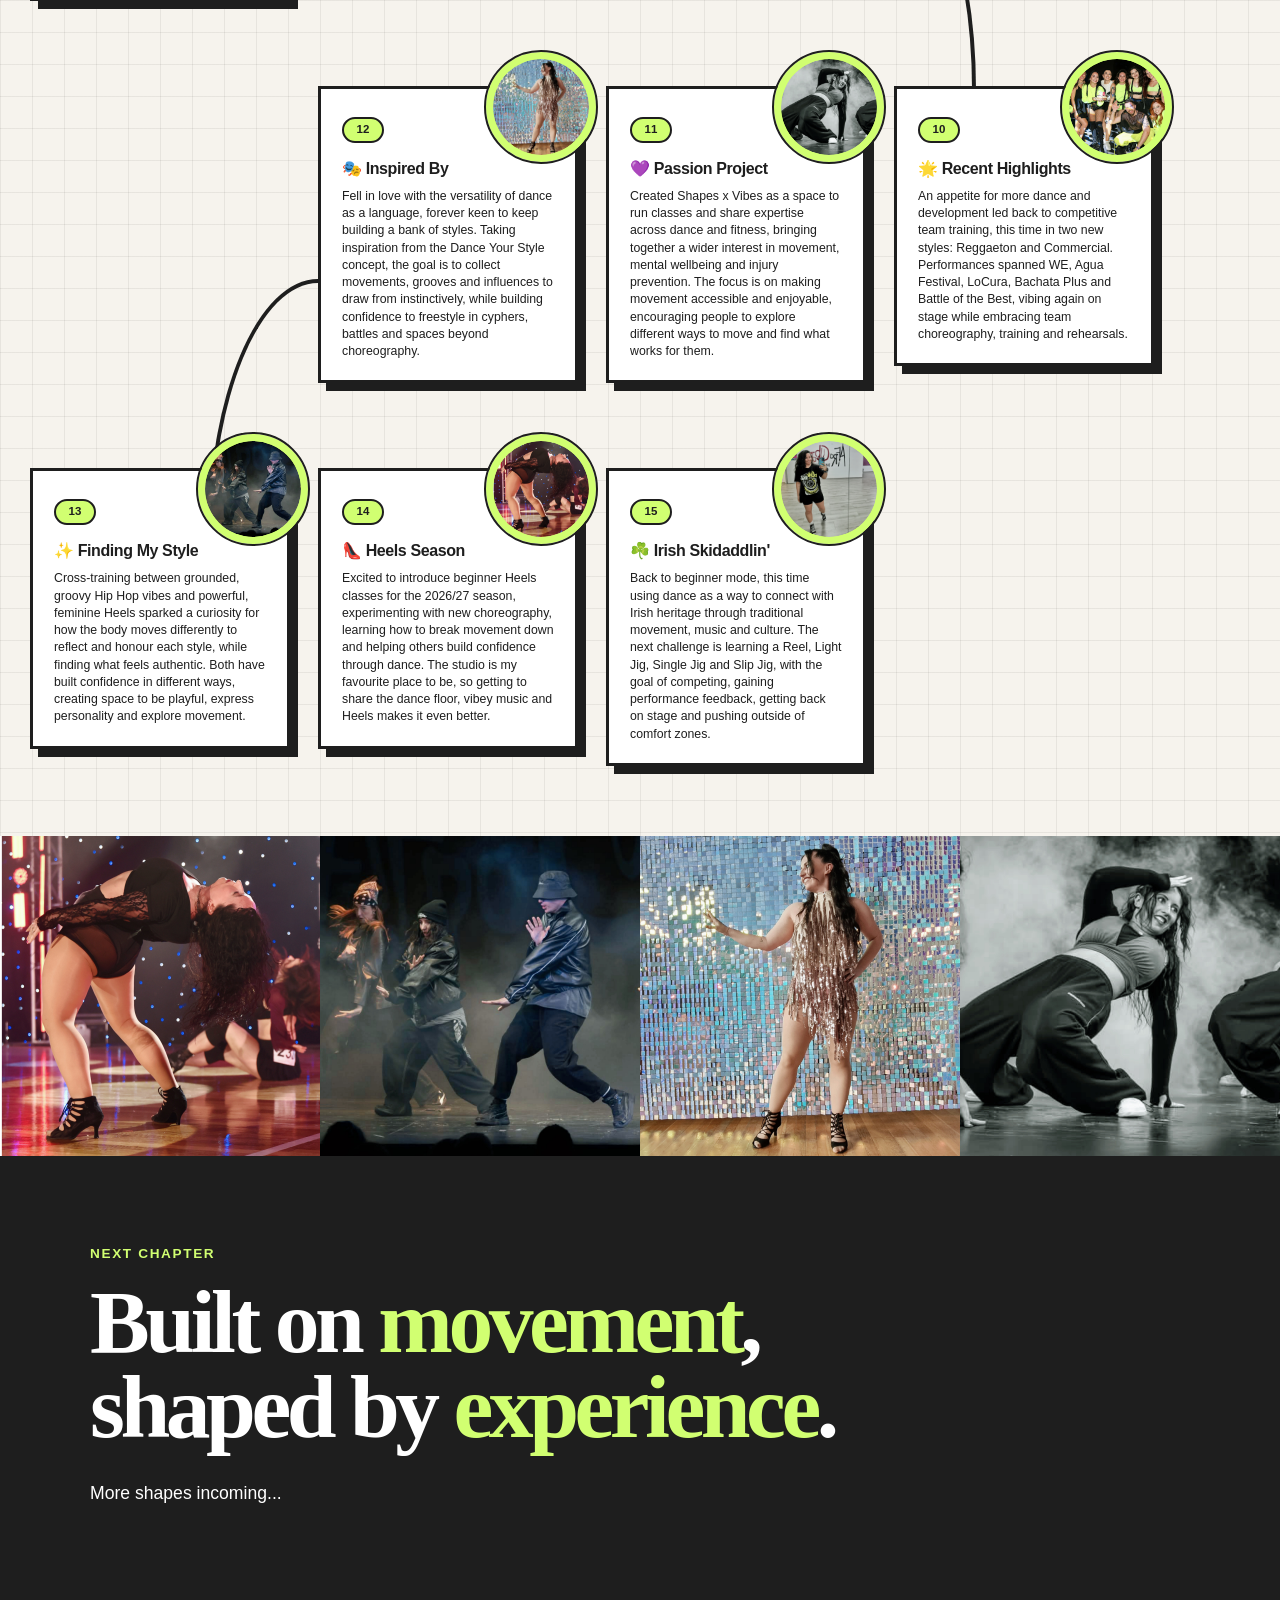
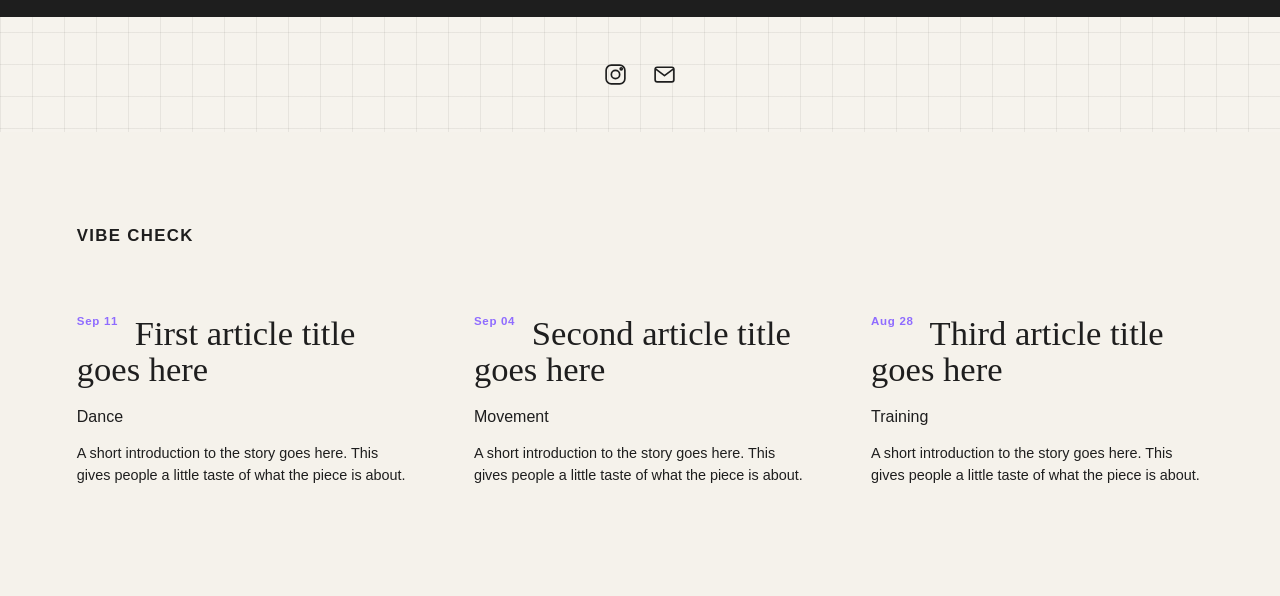
==== commit dc9ec4a0: "Update index.html" ====
--- a/index.html
+++ b/index.html
@@ -415,64 +415,79 @@
 VIBE CHECK
 ========================================================= -->
 
+<!-- =========================================================
+VIBE CHECK
+========================================================= -->
+
 <section class="vibe-check">
 
   <div class="vibe-check-header">
-    <span>SHAPES X VIBES</span>
-    <span>VIBE CHECK</span>
-  </div>
+    <h2>VIBE CHECK</h2>
+  </div>
+
 
   <div class="vibe-check-grid">
 
+
     <!-- ARTICLE 1 -->
+
     <article class="vibe-article">
 
       <h3>
-        <span class="vibe-date">SEP 11</span>
+        <span class="vibe-date">Sep 11</span>
         First article title goes here
       </h3>
 
-      <p class="vibe-category">DANCE</p>
+      <div class="vibe-line"></div>
+
+      <p class="vibe-keyword">Dance</p>
 
       <p class="vibe-description">
-        A short introduction to the story goes here.
+        A short introduction to the story goes here. This gives people a little taste of what the piece is about.
       </p>
 
     </article>
 
 
     <!-- ARTICLE 2 -->
+
     <article class="vibe-article">
 
       <h3>
-        <span class="vibe-date">SEP 04</span>
+        <span class="vibe-date">Sep 04</span>
         Second article title goes here
       </h3>
 
-      <p class="vibe-category">MOVEMENT</p>
+      <div class="vibe-line"></div>
+
+      <p class="vibe-keyword">Movement</p>
 
       <p class="vibe-description">
-        A short introduction to the story goes here.
+        A short introduction to the story goes here. This gives people a little taste of what the piece is about.
       </p>
 
     </article>
 
 
     <!-- ARTICLE 3 -->
+
     <article class="vibe-article">
 
       <h3>
-        <span class="vibe-date">AUG 28</span>
+        <span class="vibe-date">Aug 28</span>
         Third article title goes here
       </h3>
 
-      <p class="vibe-category">TRAINING</p>
+      <div class="vibe-line"></div>
+
+      <p class="vibe-keyword">Training</p>
 
       <p class="vibe-description">
-        A short introduction to the story goes here.
-      </p>
-
-    </article>
+        A short introduction to the story goes here. This gives people a little taste of what the piece is about.
+      </p>
+
+    </article>
+
 
   </div>
 
--- a/style.css
+++ b/style.css
@@ -1061,3 +1061,134 @@
   transform: translateY(-2px);
   opacity: 0.6;
 }
+
+/* =========================================================
+VIBE CHECK
+========================================================= */
+
+.vibe-check {
+  padding: 80px 6vw 110px;
+  background: #f5f2eb;
+  color: #1e1e1e;
+}
+
+
+/* HEADER */
+
+.vibe-check-header {
+  width: min(1200px, 100%);
+  margin: 0 auto 55px;
+
+  display: flex;
+  align-items: baseline;
+  gap: 18px;
+
+  font-size: 0.7rem;
+  font-weight: 800;
+  letter-spacing: 0.12em;
+  text-transform: uppercase;
+}
+
+.vibe-check-header span:last-child {
+  font-weight: 400;
+}
+
+
+/* ARTICLE GRID */
+
+.vibe-check-grid {
+  width: min(1200px, 100%);
+  margin: 0 auto;
+
+  display: grid;
+  grid-template-columns: repeat(3, minmax(0, 1fr));
+
+  column-gap: 65px;
+  row-gap: 80px;
+}
+
+
+/* ARTICLE TITLE */
+
+.vibe-article h3 {
+  margin: 0 0 20px;
+
+  font-family: Georgia, "Times New Roman", serif;
+  font-size: clamp(1.8rem, 2.7vw, 3rem);
+  font-weight: 400;
+  line-height: 1.05;
+}
+
+
+/* COLOURED DATE */
+
+.vibe-date {
+  display: inline;
+
+  margin-right: 8px;
+
+  font-family: Arial, sans-serif;
+  font-size: 0.72rem;
+  font-weight: 800;
+  letter-spacing: 0.06em;
+
+  color: #8f6cff;
+
+  vertical-align: top;
+}
+
+
+/* CATEGORY */
+
+.vibe-category {
+  margin: 0 0 12px;
+
+  font-size: 0.65rem;
+  font-weight: 900;
+  letter-spacing: 0.14em;
+
+  text-transform: uppercase;
+}
+
+
+/* DESCRIPTION */
+
+.vibe-description {
+  margin: 0;
+
+  max-width: 28rem;
+
+  font-size: 0.9rem;
+  line-height: 1.55;
+}
+
+
+/* ONE ARTICLE ON FINAL ROW = CENTRED */
+
+.vibe-article:last-child:nth-child(3n + 1) {
+  grid-column: 2;
+}
+
+
+/* MOBILE */
+
+@media (max-width: 700px) {
+
+  .vibe-check {
+    padding: 65px 22px 80px;
+  }
+
+  .vibe-check-header {
+    margin-bottom: 45px;
+  }
+
+  .vibe-check-grid {
+    grid-template-columns: 1fr;
+    row-gap: 55px;
+  }
+
+  .vibe-article:last-child:nth-child(3n + 1) {
+    grid-column: auto;
+  }
+
+}
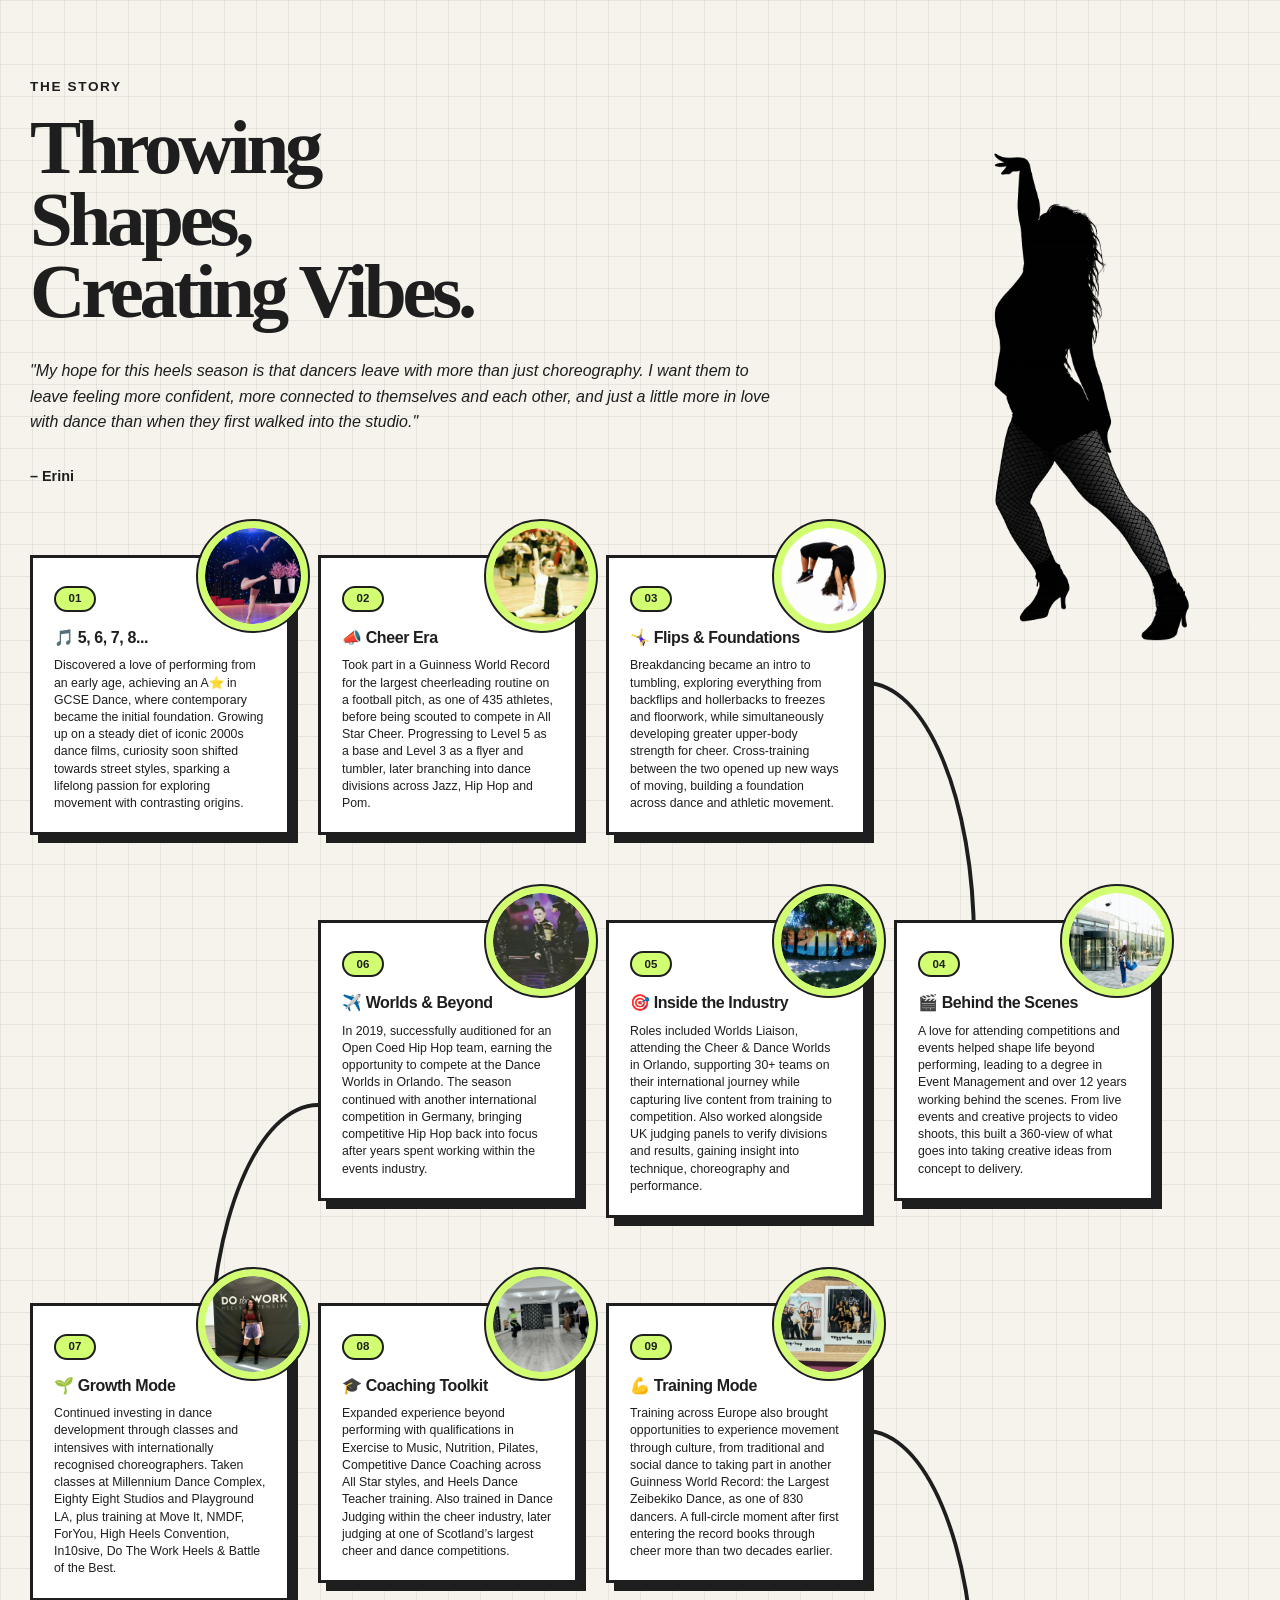
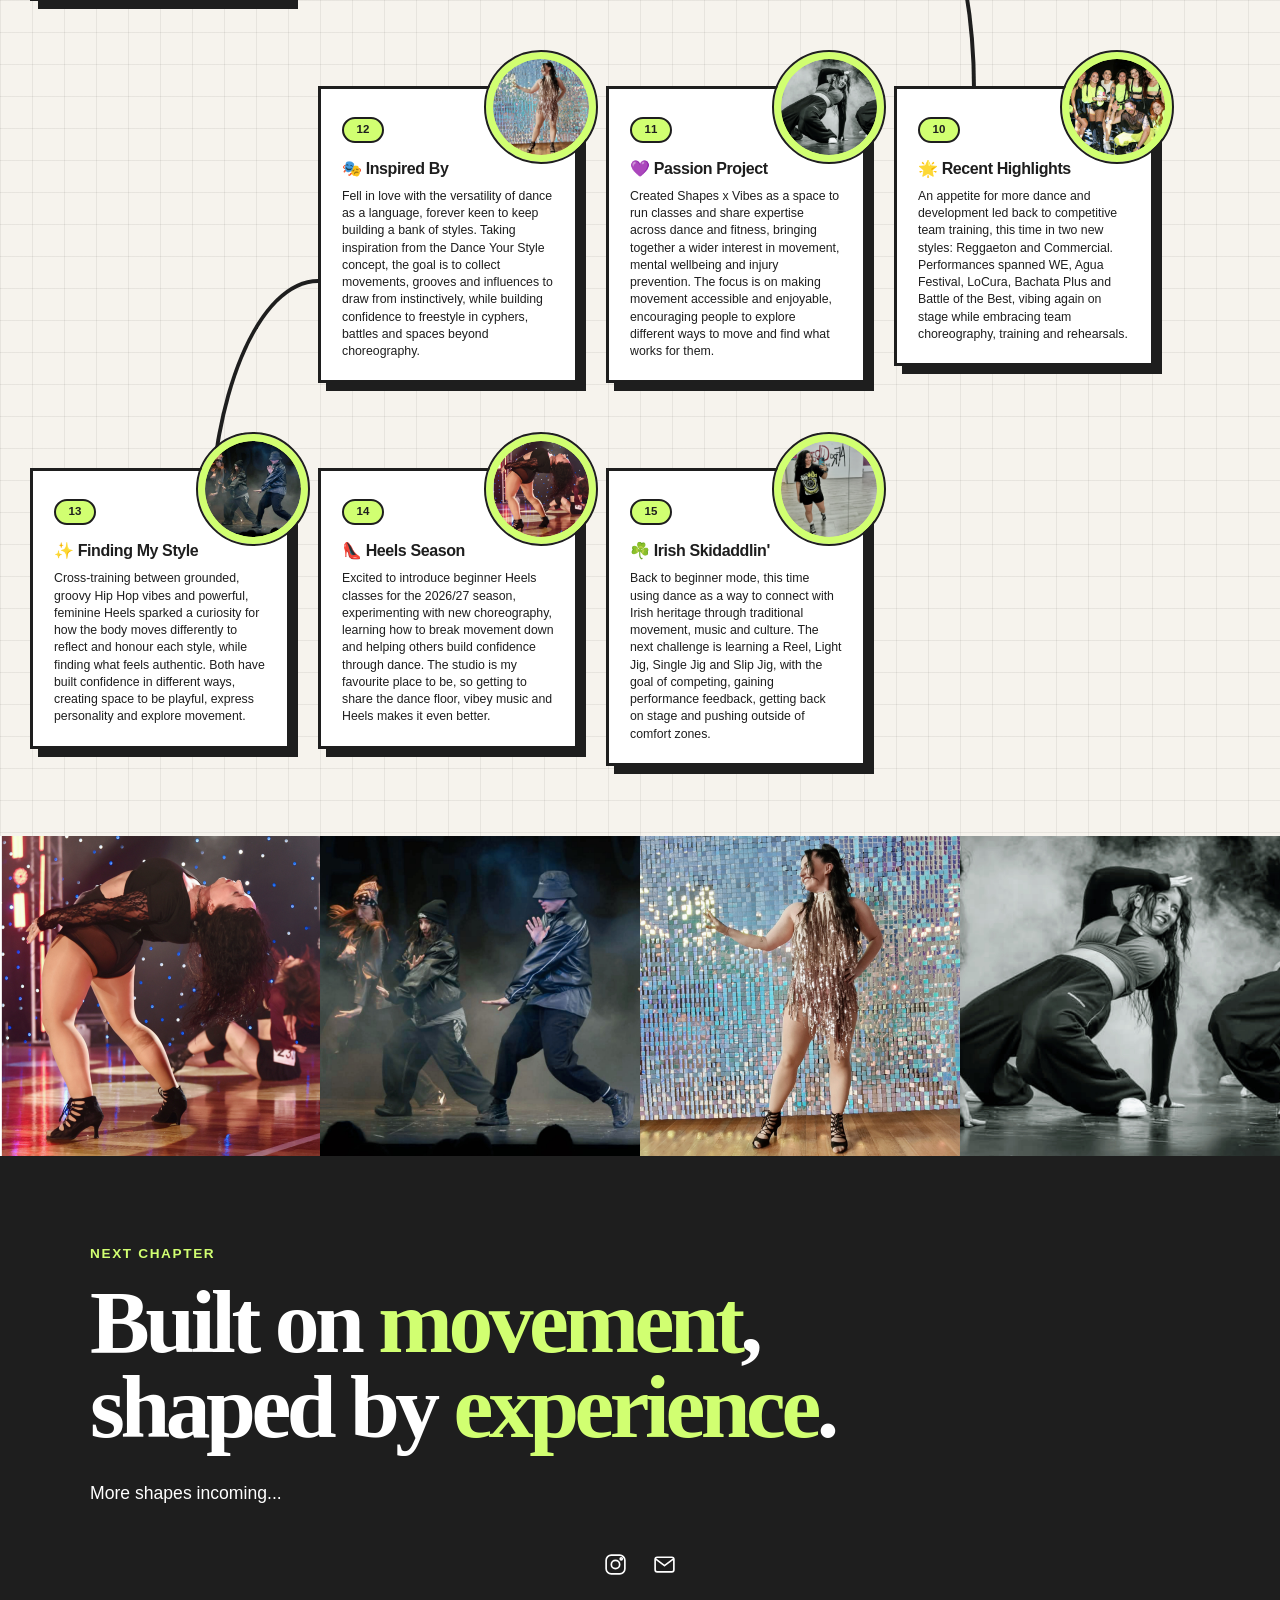
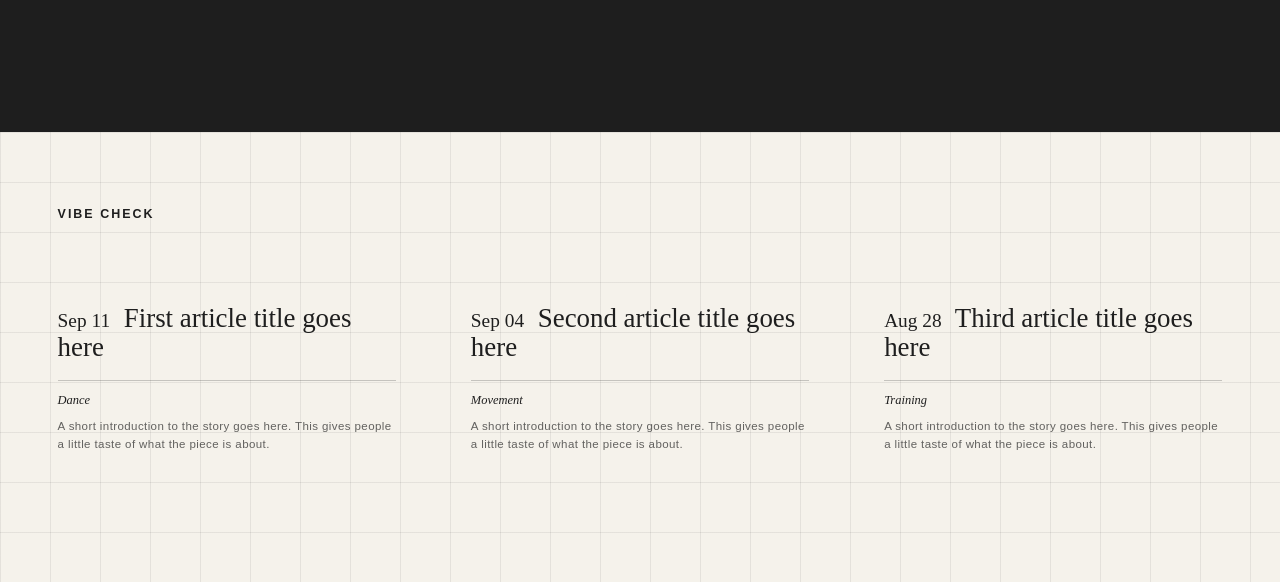
==== commit f0832fbb: "Update index.html" ====
--- a/index.html
+++ b/index.html
@@ -381,9 +381,7 @@
     </p>
   </div>
 
-</section>
-
-  <!-- SOCIAL LINKS -->
+      <!-- SOCIAL LINKS -->
 <section class="social-links">
 
   <a href="https://www.instagram.com/shapesxvibes/"
@@ -411,9 +409,11 @@
 
 </section>
 
-  <!-- =========================================================
-VIBE CHECK
-========================================================= -->
+</section>
+
+
+
+
 
 <!-- =========================================================
 VIBE CHECK
--- a/style.css
+++ b/style.css
@@ -1067,34 +1067,51 @@
 ========================================================= */
 
 .vibe-check {
-  padding: 80px 6vw 110px;
-  background: #f5f2eb;
+  padding: 75px 4.5vw 110px;
+
+  /* CONTINUES THE GRID BACKGROUND */
+  background-color: #f5f2eb;
+
+  background-image:
+    linear-gradient(
+      rgba(30, 30, 30, 0.08) 1px,
+      transparent 1px
+    ),
+    linear-gradient(
+      90deg,
+      rgba(30, 30, 30, 0.08) 1px,
+      transparent 1px
+    );
+
+  background-size: 50px 50px;
+
   color: #1e1e1e;
 }
 
 
-/* HEADER */
+/* =========================================================
+HEADER
+========================================================= */
 
 .vibe-check-header {
   width: min(1200px, 100%);
-  margin: 0 auto 55px;
-
-  display: flex;
-  align-items: baseline;
-  gap: 18px;
-
-  font-size: 0.7rem;
+  margin: 0 auto 65px;
+}
+
+.vibe-check-header h2 {
+  margin: 0;
+
+  font-size: 0.78rem;
   font-weight: 800;
-  letter-spacing: 0.12em;
+  letter-spacing: 0.16em;
+
   text-transform: uppercase;
 }
 
-.vibe-check-header span:last-child {
-  font-weight: 400;
-}
-
-
-/* ARTICLE GRID */
+
+/* =========================================================
+ARTICLE GRID
+========================================================= */
 
 .vibe-check-grid {
   width: min(1200px, 100%);
@@ -1103,92 +1120,156 @@
   display: grid;
   grid-template-columns: repeat(3, minmax(0, 1fr));
 
-  column-gap: 65px;
-  row-gap: 80px;
-}
-
-
-/* ARTICLE TITLE */
+  column-gap: 75px;
+  row-gap: 85px;
+}
+
+
+/* =========================================================
+ARTICLE
+========================================================= */
+
+.vibe-article {
+  position: relative;
+
+  padding: 18px 0;
+
+  transition:
+    transform 0.25s ease,
+    opacity 0.25s ease;
+}
+
+
+/* SMALL MOVEMENT ON HOVER */
+
+.vibe-article:hover {
+  transform: translateY(-7px);
+}
+
+
+/* =========================================================
+TITLE
+========================================================= */
 
 .vibe-article h3 {
-  margin: 0 0 20px;
+  margin: 0 0 18px;
 
   font-family: Georgia, "Times New Roman", serif;
-  font-size: clamp(1.8rem, 2.7vw, 3rem);
+
+  font-size: clamp(1.65rem, 2.1vw, 2.65rem);
   font-weight: 400;
-  line-height: 1.05;
-}
-
-
-/* COLOURED DATE */
+
+  line-height: 1.08;
+}
+
+
+/* =========================================================
+DATE
+========================================================= */
 
 .vibe-date {
   display: inline;
 
-  margin-right: 8px;
-
-  font-family: Arial, sans-serif;
-  font-size: 0.72rem;
-  font-weight: 800;
-  letter-spacing: 0.06em;
-
-  color: #8f6cff;
-
-  vertical-align: top;
-}
-
-
-/* CATEGORY */
-
-.vibe-category {
+  margin-right: 7px;
+
+  font-family: Georgia, "Times New Roman", serif;
+
+  font-size: 0.72em;
+  font-weight: 400;
+
+  color: var(--story-lime);
+}
+
+
+/* =========================================================
+LINE
+========================================================= */
+
+.vibe-line {
+  width: 100%;
+  height: 1px;
+
   margin: 0 0 12px;
 
-  font-size: 0.65rem;
-  font-weight: 900;
-  letter-spacing: 0.14em;
-
-  text-transform: uppercase;
-}
-
-
-/* DESCRIPTION */
+  background: rgba(30, 30, 30, 0.22);
+}
+
+
+/* =========================================================
+KEYWORD
+========================================================= */
+
+.vibe-keyword {
+  margin: 0 0 10px;
+
+  font-family: Georgia, "Times New Roman", serif;
+  font-size: 0.78rem;
+  font-style: italic;
+  font-weight: 400;
+}
+
+
+/* =========================================================
+BODY TEXT
+========================================================= */
 
 .vibe-description {
   margin: 0;
 
-  max-width: 28rem;
-
-  font-size: 0.9rem;
+  max-width: 31rem;
+
+  font-size: 0.72rem;
   line-height: 1.55;
-}
-
-
-/* ONE ARTICLE ON FINAL ROW = CENTRED */
+
+  letter-spacing: 0.035em;
+
+  opacity: 0.68;
+}
+
+
+/* =========================================================
+CENTRE INCOMPLETE ROWS
+========================================================= */
+
+/* 4th / 7th / 10th post alone = centre */
 
 .vibe-article:last-child:nth-child(3n + 1) {
   grid-column: 2;
 }
 
 
-/* MOBILE */
+/* =========================================================
+MOBILE
+========================================================= */
 
 @media (max-width: 700px) {
 
   .vibe-check {
-    padding: 65px 22px 80px;
-  }
+    padding: 60px 22px 80px;
+
+    background-size: 38px 38px;
+  }
+
 
   .vibe-check-header {
-    margin-bottom: 45px;
-  }
+    margin-bottom: 40px;
+  }
+
 
   .vibe-check-grid {
     grid-template-columns: 1fr;
-    row-gap: 55px;
-  }
+
+    row-gap: 45px;
+  }
+
 
   .vibe-article:last-child:nth-child(3n + 1) {
     grid-column: auto;
   }
 
-}
+
+  .vibe-article h3 {
+    font-size: 2rem;
+  }
+
+}
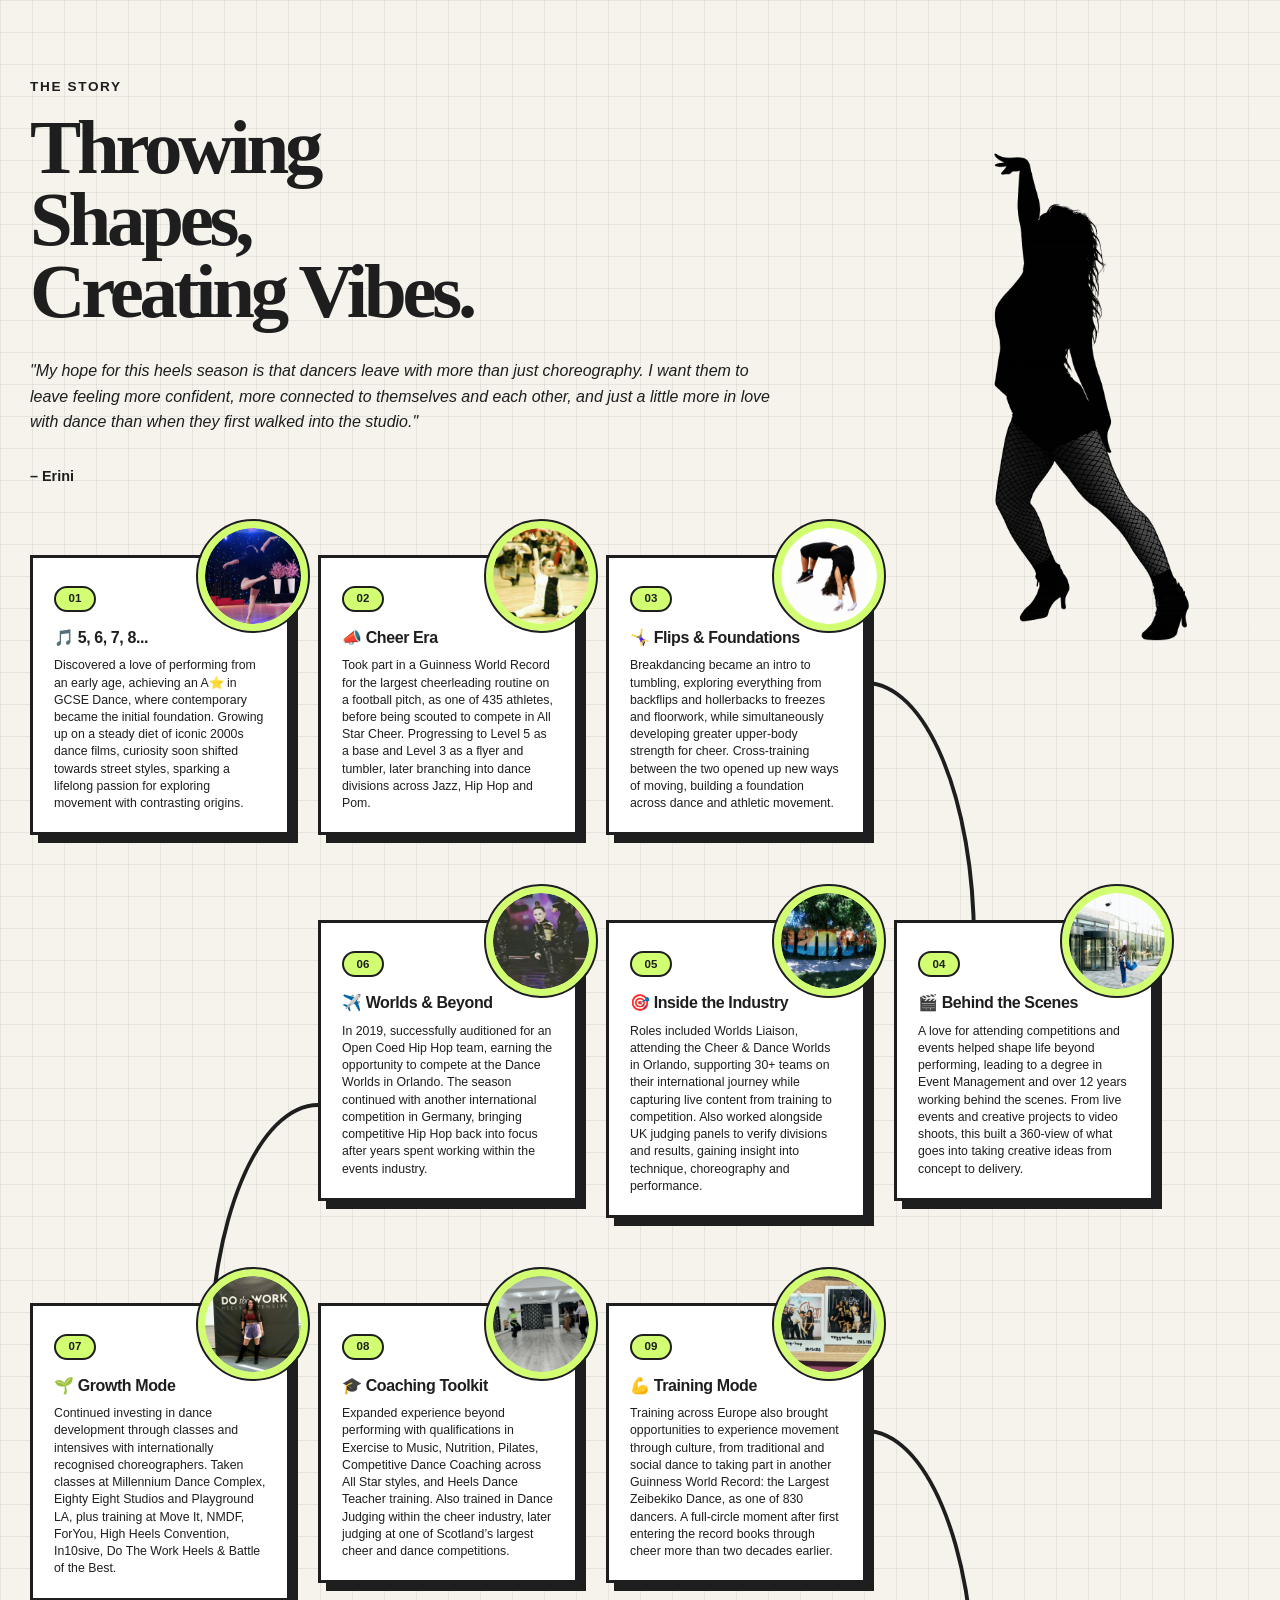
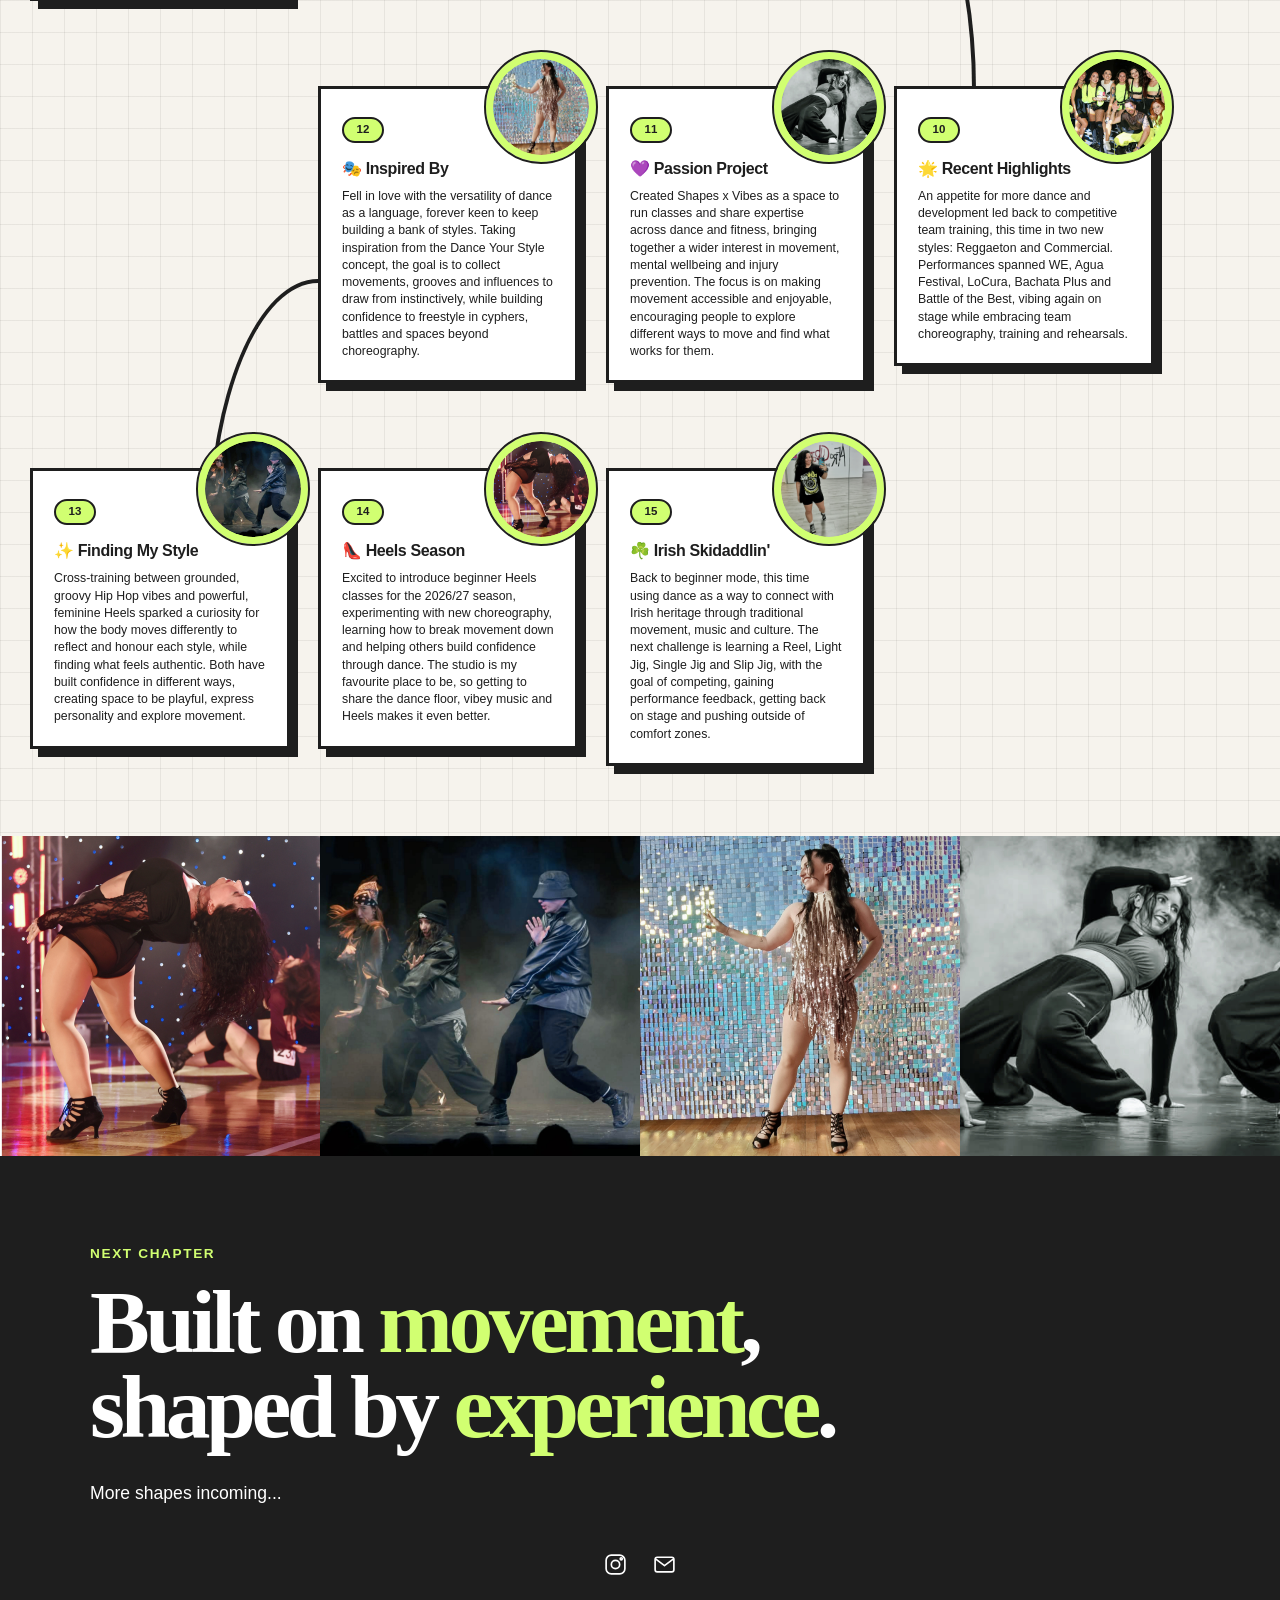
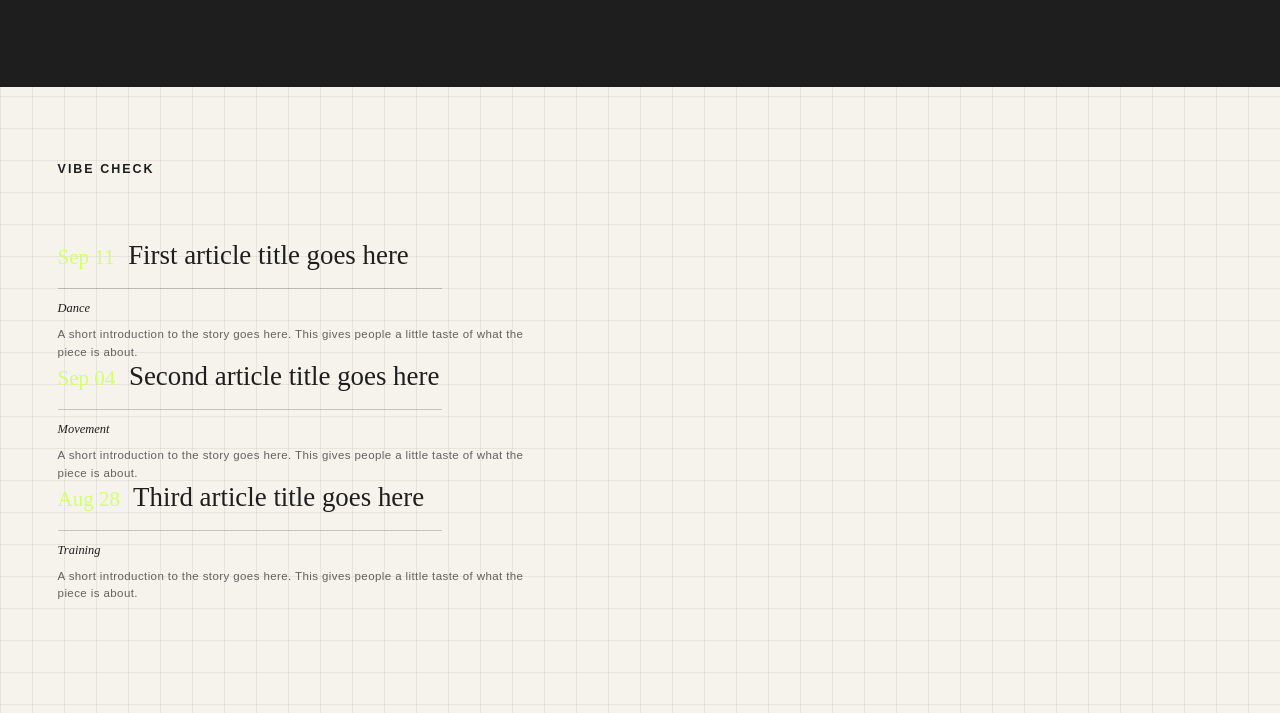
==== commit aea7823c: "Update index.html\" ====
--- a/index.html
+++ b/index.html
@@ -492,3 +492,39 @@
   </div>
 
 </section>
+
+  <script>
+  const vibeTrack = document.querySelector('.vibe-check-grid');
+  const vibePrev = document.querySelector('.vibe-arrow-left');
+  const vibeNext = document.querySelector('.vibe-arrow-right');
+
+  if (vibeTrack && vibePrev && vibeNext) {
+
+    const getScrollAmount = () => {
+      const article = vibeTrack.querySelector('.vibe-article');
+
+      if (!article) return 0;
+
+      const gap = parseFloat(
+        getComputedStyle(vibeTrack).gap
+      ) || 0;
+
+      return article.offsetWidth + gap;
+    };
+
+    vibeNext.addEventListener('click', () => {
+      vibeTrack.scrollBy({
+        left: getScrollAmount(),
+        behavior: 'smooth'
+      });
+    });
+
+    vibePrev.addEventListener('click', () => {
+      vibeTrack.scrollBy({
+        left: -getScrollAmount(),
+        behavior: 'smooth'
+      });
+    });
+
+  }
+</script>
--- a/style.css
+++ b/style.css
@@ -1035,14 +1035,14 @@
   justify-content: center;
   align-items: center;
   gap: 24px;
-  padding: 45px 20px;
+  padding: 45px 20px 0;
 }
 
 .social-links a {
   display: flex;
   align-items: center;
   justify-content: center;
-  color: inherit;
+  color: #ffffff;
   text-decoration: none;
   transition: transform 0.2s ease, opacity 0.2s ease;
 }
@@ -1070,20 +1070,8 @@
   padding: 75px 4.5vw 110px;
 
   /* CONTINUES THE GRID BACKGROUND */
-  background-color: #f5f2eb;
-
-  background-image:
-    linear-gradient(
-      rgba(30, 30, 30, 0.08) 1px,
-      transparent 1px
-    ),
-    linear-gradient(
-      90deg,
-      rgba(30, 30, 30, 0.08) 1px,
-      transparent 1px
-    );
-
-  background-size: 50px 50px;
+
+   background: transparent;
 
   color: #1e1e1e;
 }
@@ -1110,19 +1098,34 @@
 
 
 /* =========================================================
-ARTICLE GRID
-========================================================= */
-
-.vibe-check-grid {
-  width: min(1200px, 100%);
-  margin: 0 auto;
-
-  display: grid;
-  grid-template-columns: repeat(3, minmax(0, 1fr));
-
-  column-gap: 75px;
-  row-gap: 85px;
-}
+ARTICLE CAROUSEL
+========================================================= */
+
+<div class="vibe-carousel">
+
+  <button
+    class="vibe-arrow vibe-arrow-left"
+    type="button"
+    aria-label="Previous articles">
+    ‹
+  </button>
+
+  <div class="vibe-carousel-window">
+
+    <div class="vibe-check-grid">
+
+    </div>
+
+  </div>
+
+  <button
+    class="vibe-arrow vibe-arrow-right"
+    type="button"
+    aria-label="Next articles">
+    ›
+  </button>
+
+</div>
 
 
 /* =========================================================
@@ -1172,12 +1175,12 @@
 
   margin-right: 7px;
 
+  
   font-family: Georgia, "Times New Roman", serif;
-
-  font-size: 0.72em;
+  font-size: 0.78em;
   font-weight: 400;
 
-  color: var(--story-lime);
+  color: #d1ff71;
 }
 
 
@@ -1186,7 +1189,7 @@
 ========================================================= */
 
 .vibe-line {
-  width: 100%;
+  width: 33%;
   height: 1px;
 
   margin: 0 0 12px;
@@ -1228,17 +1231,6 @@
 
 
 /* =========================================================
-CENTRE INCOMPLETE ROWS
-========================================================= */
-
-/* 4th / 7th / 10th post alone = centre */
-
-.vibe-article:last-child:nth-child(3n + 1) {
-  grid-column: 2;
-}
-
-
-/* =========================================================
 MOBILE
 ========================================================= */
 
@@ -1247,7 +1239,7 @@
   .vibe-check {
     padding: 60px 22px 80px;
 
-    background-size: 38px 38px;
+    
   }
 
 
@@ -1256,20 +1248,81 @@
   }
 
 
-  .vibe-check-grid {
-    grid-template-columns: 1fr;
-
-    row-gap: 45px;
-  }
-
-
-  .vibe-article:last-child:nth-child(3n + 1) {
-    grid-column: auto;
-  }
-
-
-  .vibe-article h3 {
-    font-size: 2rem;
-  }
-
-}
+  .vibe-carousel {
+  width: min(1350px, 100%);
+  margin: 0 auto;
+
+  display: flex;
+  align-items: center;
+  gap: 22px;
+}
+
+.vibe-carousel-window {
+  width: 100%;
+  overflow: hidden;
+}
+
+.vibe-check-grid {
+  display: flex;
+  gap: 75px;
+
+  overflow-x: auto;
+  scroll-behavior: smooth;
+  scroll-snap-type: x mandatory;
+
+  scrollbar-width: none;
+}
+
+.vibe-check-grid::-webkit-scrollbar {
+  display: none;
+}
+
+.vibe-article {
+  flex: 0 0 calc((100% - 150px) / 3);
+
+  position: relative;
+  padding: 18px 0;
+
+  scroll-snap-align: start;
+
+  transition:
+    transform 0.25s ease,
+    opacity 0.25s ease;
+}
+
+.vibe-article:hover {
+  transform: translateY(-7px);
+}
+
+}
+
+.vibe-arrow {
+  flex: 0 0 auto;
+
+  border: 0;
+  background: transparent;
+
+  color: #1e1e1e;
+
+  font-family: Georgia, "Times New Roman", serif;
+  font-size: 3rem;
+  font-weight: 400;
+  line-height: 1;
+
+  cursor: pointer;
+
+  transition:
+    transform 0.2s ease,
+    opacity 0.2s ease;
+}
+
+.vibe-arrow:hover {
+  transform: scale(1.12);
+  opacity: 0.55;
+}
+
+.vibe-arrow:disabled {
+  opacity: 0.18;
+  cursor: default;
+  transform: none;
+}
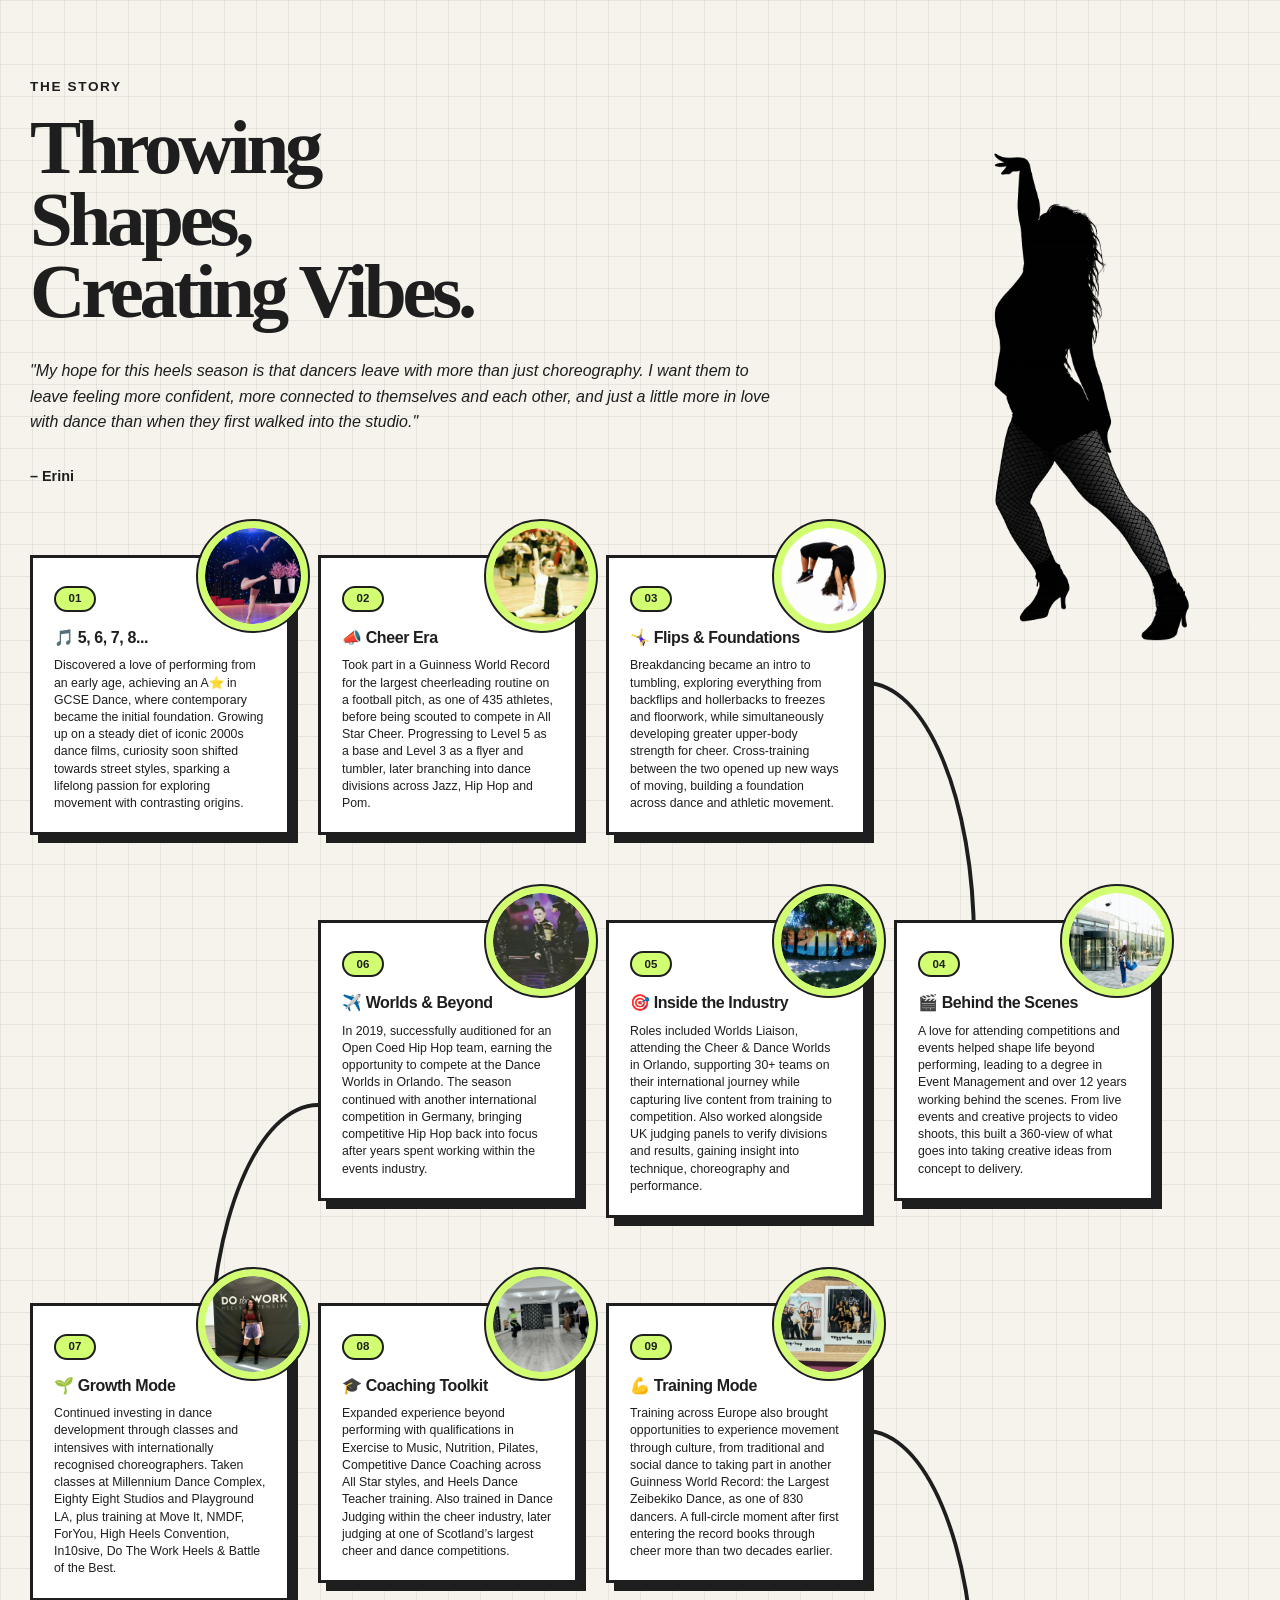
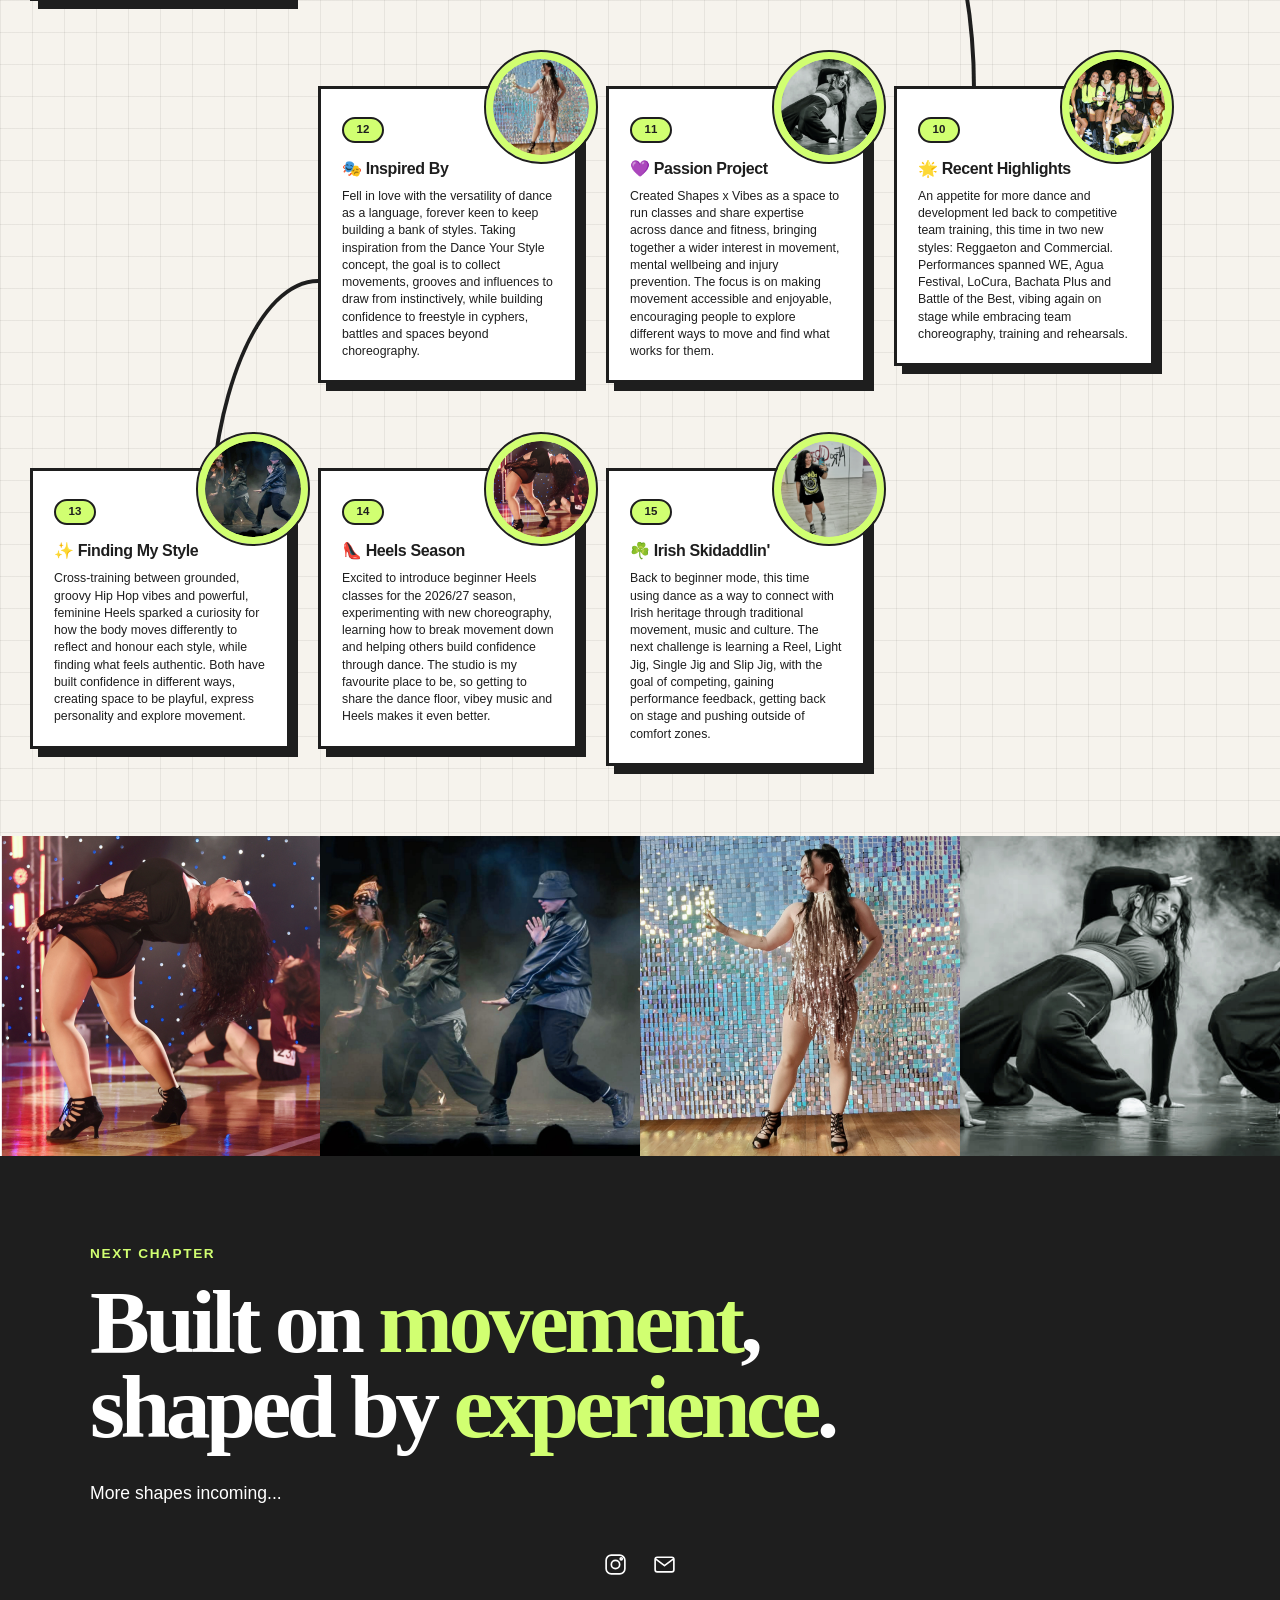
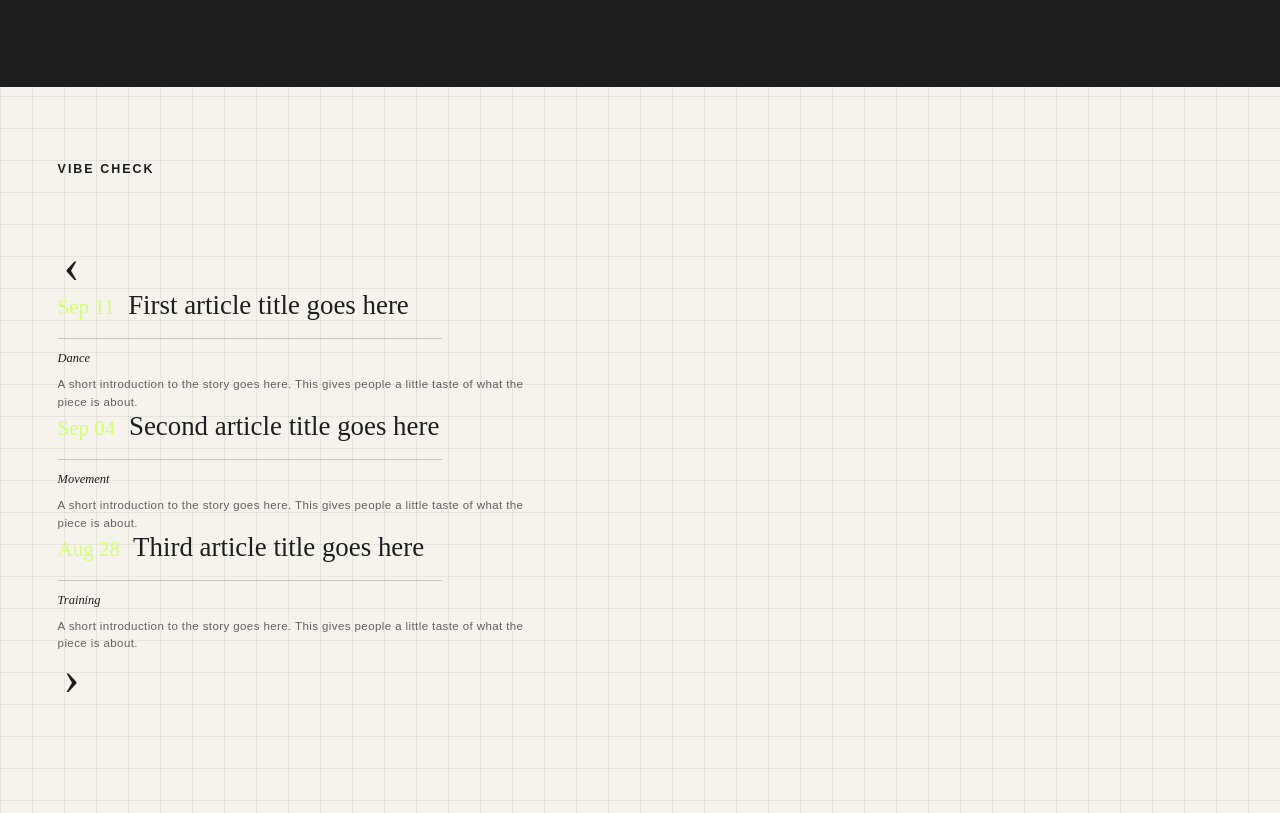
==== commit 769c1074: "Update index.html" ====
--- a/index.html
+++ b/index.html
@@ -419,109 +419,128 @@
 VIBE CHECK
 ========================================================= -->
 
+<!-- =========================================================
+VIBE CHECK
+========================================================= -->
+
 <section class="vibe-check">
 
   <div class="vibe-check-header">
     <h2>VIBE CHECK</h2>
   </div>
 
-
-  <div class="vibe-check-grid">
-
-
-    <!-- ARTICLE 1 -->
-
-    <article class="vibe-article">
-
-      <h3>
-        <span class="vibe-date">Sep 11</span>
-        First article title goes here
-      </h3>
-
-      <div class="vibe-line"></div>
-
-      <p class="vibe-keyword">Dance</p>
-
-      <p class="vibe-description">
-        A short introduction to the story goes here. This gives people a little taste of what the piece is about.
-      </p>
-
-    </article>
-
-
-    <!-- ARTICLE 2 -->
-
-    <article class="vibe-article">
-
-      <h3>
-        <span class="vibe-date">Sep 04</span>
-        Second article title goes here
-      </h3>
-
-      <div class="vibe-line"></div>
-
-      <p class="vibe-keyword">Movement</p>
-
-      <p class="vibe-description">
-        A short introduction to the story goes here. This gives people a little taste of what the piece is about.
-      </p>
-
-    </article>
-
-
-    <!-- ARTICLE 3 -->
-
-    <article class="vibe-article">
-
-      <h3>
-        <span class="vibe-date">Aug 28</span>
-        Third article title goes here
-      </h3>
-
-      <div class="vibe-line"></div>
-
-      <p class="vibe-keyword">Training</p>
-
-      <p class="vibe-description">
-        A short introduction to the story goes here. This gives people a little taste of what the piece is about.
-      </p>
-
-    </article>
-
+  <div class="vibe-carousel">
+
+    <button
+      class="vibe-arrow vibe-prev"
+      type="button"
+      aria-label="Previous stories">
+      ‹
+    </button>
+
+    <div class="vibe-carousel-window">
+
+      <div class="vibe-track">
+
+        <!-- STORY 1 -->
+        <article class="vibe-article">
+
+          <h3>
+            <span class="vibe-date">Sep 11</span>
+            First article title goes here
+          </h3>
+
+          <div class="vibe-line"></div>
+
+          <p class="vibe-keyword">Dance</p>
+
+          <p class="vibe-description">
+            A short introduction to the story goes here. This gives people a little taste of what the piece is about.
+          </p>
+
+        </article>
+
+
+        <!-- STORY 2 -->
+        <article class="vibe-article">
+
+          <h3>
+            <span class="vibe-date">Sep 04</span>
+            Second article title goes here
+          </h3>
+
+          <div class="vibe-line"></div>
+
+          <p class="vibe-keyword">Movement</p>
+
+          <p class="vibe-description">
+            A short introduction to the story goes here. This gives people a little taste of what the piece is about.
+          </p>
+
+        </article>
+
+
+        <!-- STORY 3 -->
+        <article class="vibe-article">
+
+          <h3>
+            <span class="vibe-date">Aug 28</span>
+            Third article title goes here
+          </h3>
+
+          <div class="vibe-line"></div>
+
+          <p class="vibe-keyword">Training</p>
+
+          <p class="vibe-description">
+            A short introduction to the story goes here. This gives people a little taste of what the piece is about.
+          </p>
+
+        </article>
+
+      </div>
+
+    </div>
+
+    <button
+      class="vibe-arrow vibe-next"
+      type="button"
+      aria-label="Next stories">
+      ›
+    </button>
 
   </div>
 
 </section>
 
   <script>
-  const vibeTrack = document.querySelector('.vibe-check-grid');
-  const vibePrev = document.querySelector('.vibe-arrow-left');
-  const vibeNext = document.querySelector('.vibe-arrow-right');
+  const vibeTrack = document.querySelector('.vibe-track');
+  const vibePrev = document.querySelector('.vibe-prev');
+  const vibeNext = document.querySelector('.vibe-next');
 
   if (vibeTrack && vibePrev && vibeNext) {
 
-    const getScrollAmount = () => {
-      const article = vibeTrack.querySelector('.vibe-article');
-
-      if (!article) return 0;
-
-      const gap = parseFloat(
-        getComputedStyle(vibeTrack).gap
-      ) || 0;
-
-      return article.offsetWidth + gap;
-    };
-
-    vibeNext.addEventListener('click', () => {
+    function getVibeScrollAmount() {
+      const story = vibeTrack.querySelector('.vibe-article');
+
+      if (!story) return 0;
+
+      const styles = window.getComputedStyle(vibeTrack);
+      const gap = parseFloat(styles.columnGap || styles.gap) || 0;
+
+      return story.getBoundingClientRect().width + gap;
+    }
+
+    vibeNext.addEventListener('click', function () {
       vibeTrack.scrollBy({
-        left: getScrollAmount(),
+        left: getVibeScrollAmount(),
         behavior: 'smooth'
       });
     });
 
-    vibePrev.addEventListener('click', () => {
+    vibePrev.addEventListener('click', function () {
       vibeTrack.scrollBy({
-        left: -getScrollAmount(),
+        left: -getVibeScrollAmount(),
         behavior: 'smooth'
       });
     });
--- a/style.css
+++ b/style.css
@@ -747,6 +747,22 @@
   }
 }
 
+.vibe-carousel {
+  gap: 10px;
+}
+
+.vibe-check-grid {
+  gap: 25px;
+}
+
+.vibe-article {
+  flex: 0 0 100%;
+}
+
+.vibe-arrow {
+  font-size: 2.2rem;
+}
+
 
 /* =========================================================
    MOBILE
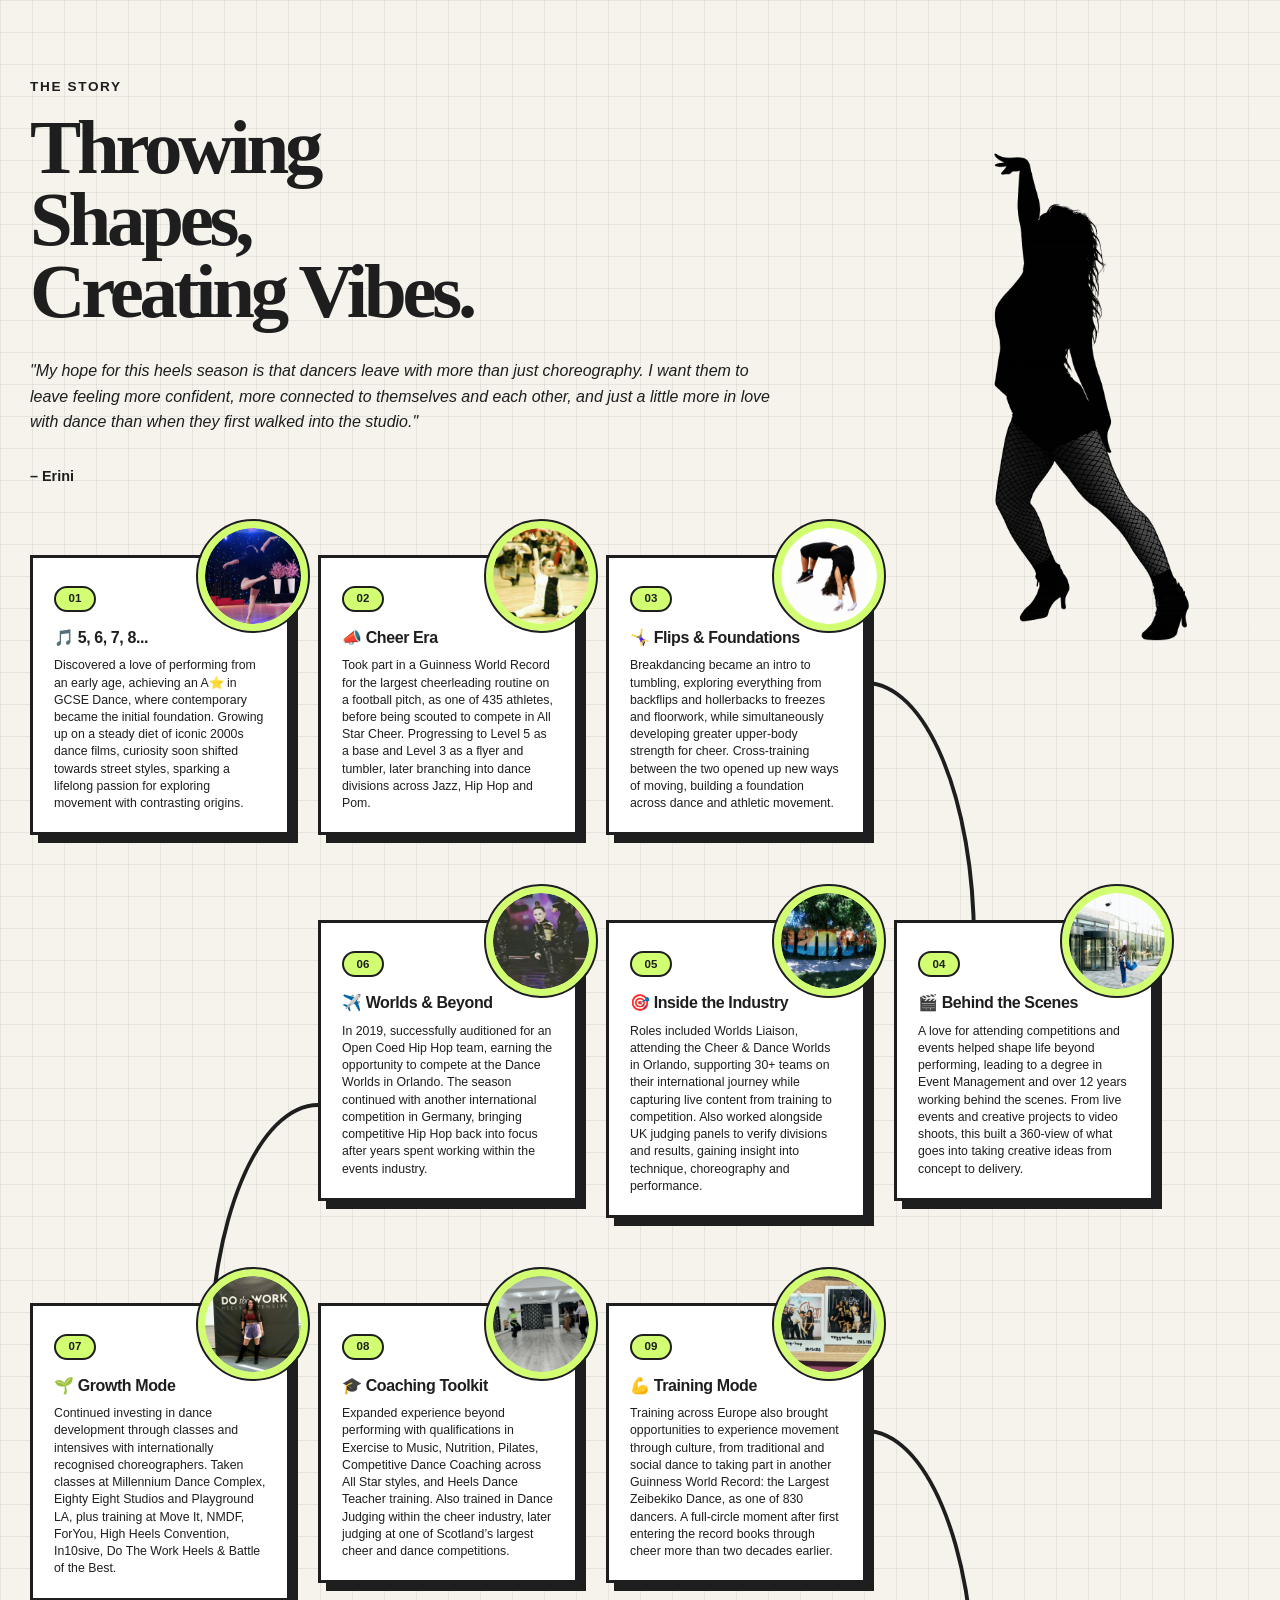
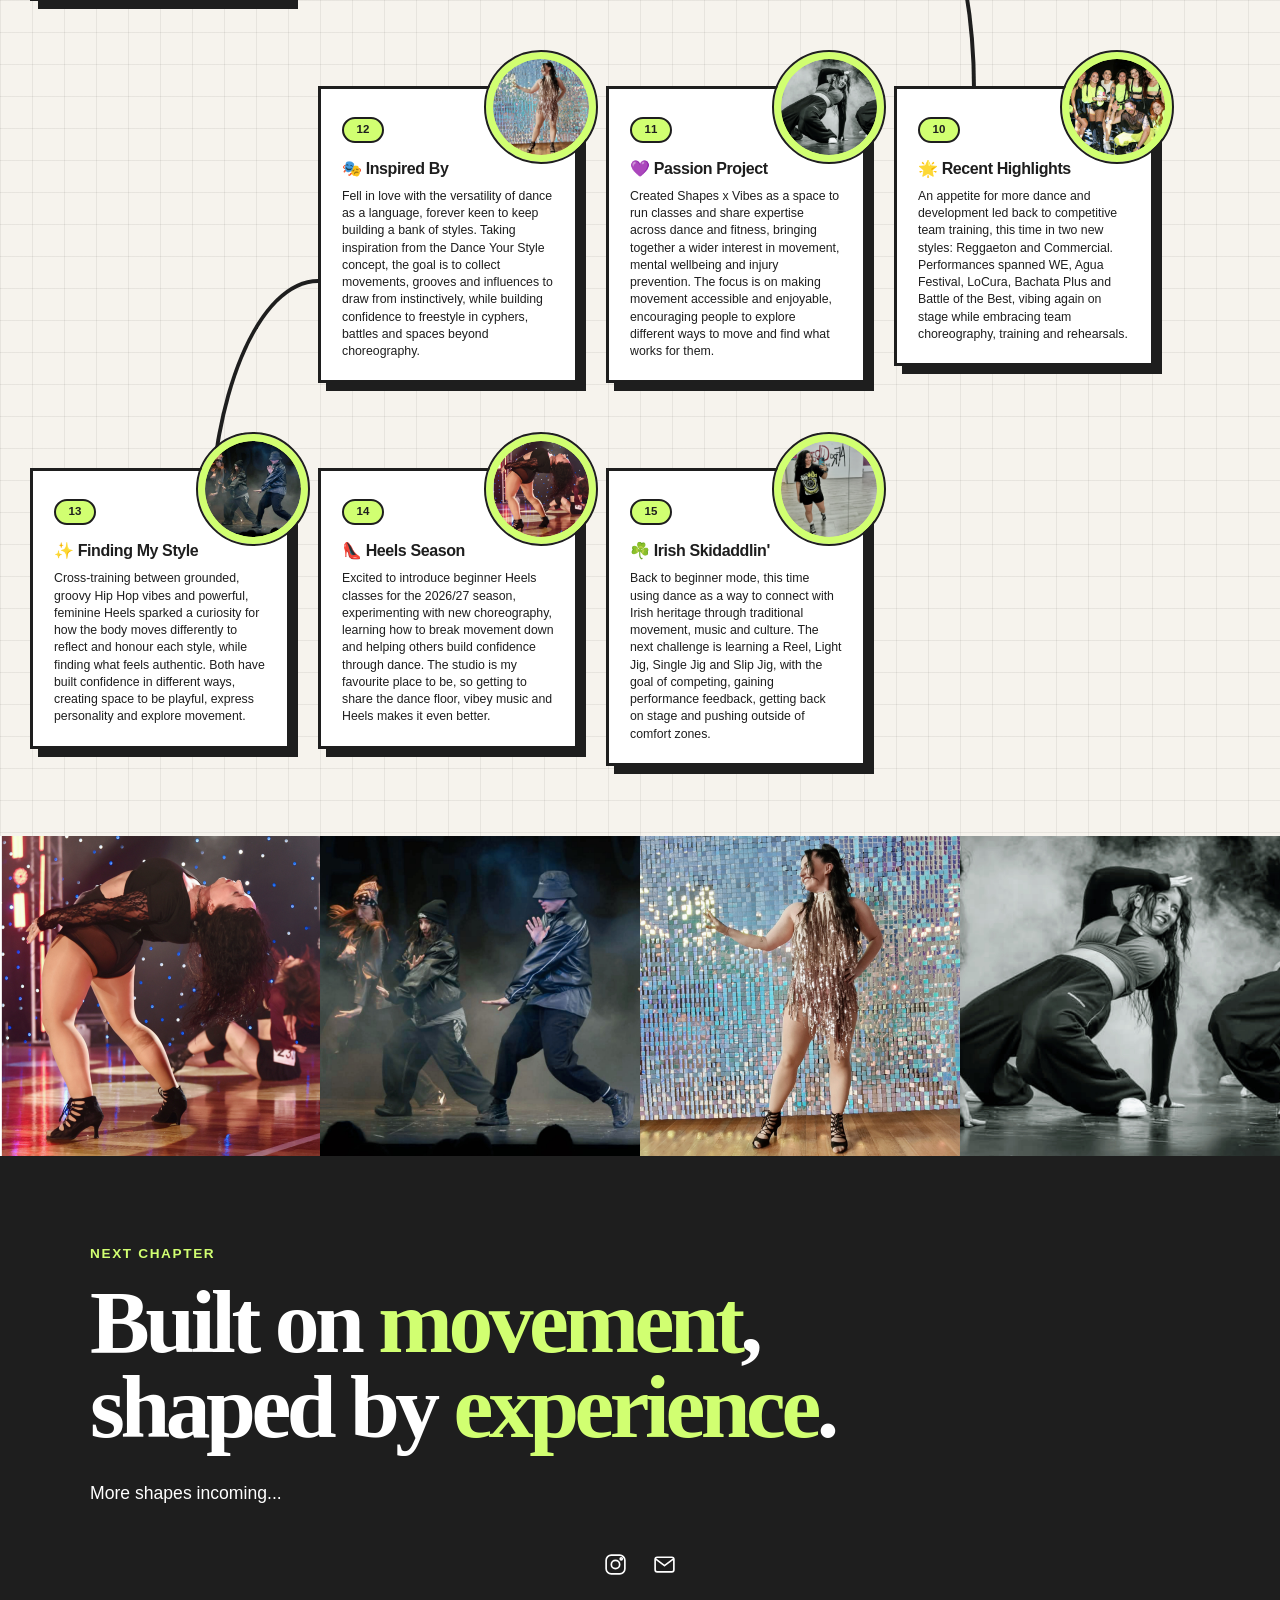
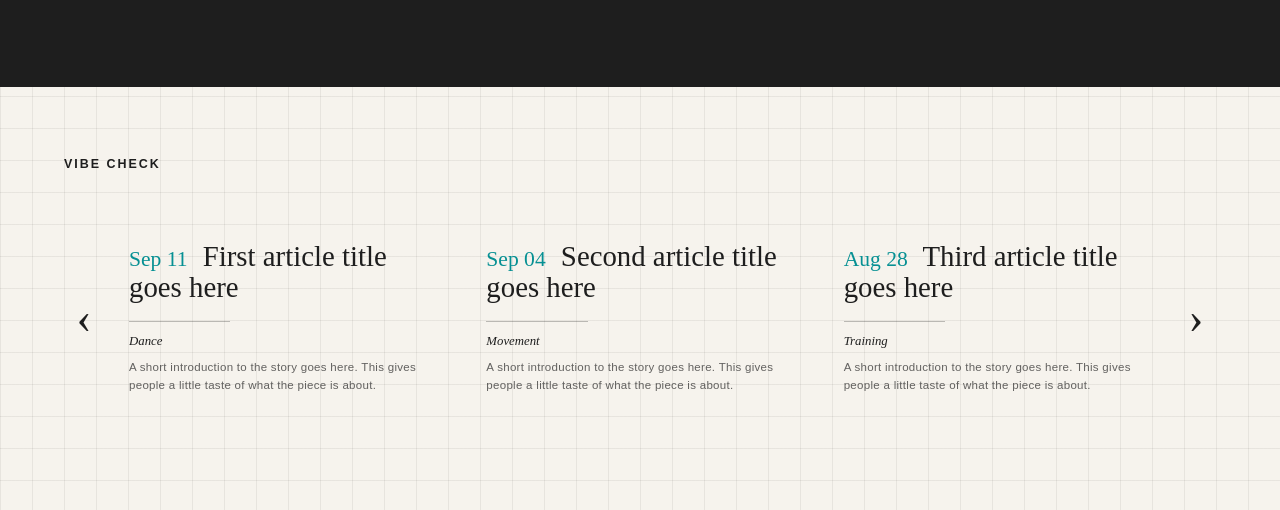
==== commit efcceaa2: "Update index.html" ====
--- a/index.html
+++ b/index.html
@@ -446,9 +446,11 @@
         <article class="vibe-article">
 
           <h3>
-            <span class="vibe-date">Sep 11</span>
-            First article title goes here
-          </h3>
+  <a href="first-vibe-check.html">
+    <span class="vibe-date">Sep 11</span>
+    First article title goes here
+  </a>
+</h3>
 
           <div class="vibe-line"></div>
 
--- a/style.css
+++ b/style.css
@@ -1083,23 +1083,17 @@
 ========================================================= */
 
 .vibe-check {
-  padding: 75px 4.5vw 110px;
-
-  /* CONTINUES THE GRID BACKGROUND */
-
-   background: transparent;
-
+  padding: 70px 5vw 100px;
+  background: transparent;
   color: #1e1e1e;
 }
 
 
-/* =========================================================
-HEADER
-========================================================= */
+/* HEADER */
 
 .vibe-check-header {
-  width: min(1200px, 100%);
-  margin: 0 auto 65px;
+  width: min(1320px, 100%);
+  margin: 0 auto 55px;
 }
 
 .vibe-check-header h2 {
@@ -1108,101 +1102,109 @@
   font-size: 0.78rem;
   font-weight: 800;
   letter-spacing: 0.16em;
-
   text-transform: uppercase;
 }
 
 
-/* =========================================================
-ARTICLE CAROUSEL
-========================================================= */
-
-<div class="vibe-carousel">
-
-  <button
-    class="vibe-arrow vibe-arrow-left"
-    type="button"
-    aria-label="Previous articles">
-    ‹
-  </button>
-
-  <div class="vibe-carousel-window">
-
-    <div class="vibe-check-grid">
-
-    </div>
-
-  </div>
-
-  <button
-    class="vibe-arrow vibe-arrow-right"
-    type="button"
-    aria-label="Next articles">
-    ›
-  </button>
-
-</div>
-
-
-/* =========================================================
-ARTICLE
-========================================================= */
+/* CAROUSEL WRAPPER */
+
+.vibe-carousel {
+  width: min(1500px, 100%);
+  margin: 0 auto;
+
+  display: grid;
+  grid-template-columns: 40px minmax(0, 1fr) 40px;
+
+  align-items: center;
+  column-gap: 25px;
+}
+
+
+/* WINDOW */
+
+.vibe-carousel-window {
+  width: 100%;
+  min-width: 0;
+
+  overflow: hidden;
+}
+
+
+/* STORY TRACK */
+
+.vibe-track {
+  width: 100%;
+
+  display: grid;
+  grid-auto-flow: column;
+
+  grid-auto-columns: calc((100% - 100px) / 3);
+
+  gap: 50px;
+
+  overflow-x: auto;
+  overflow-y: visible;
+
+  scroll-behavior: smooth;
+  scroll-snap-type: x mandatory;
+
+  scrollbar-width: none;
+}
+
+.vibe-track::-webkit-scrollbar {
+  display: none;
+}
+
+
+/* STORY */
 
 .vibe-article {
-  position: relative;
-
-  padding: 18px 0;
+  width: 100%;
+  min-width: 0;
+
+  padding: 15px 0;
+
+  scroll-snap-align: start;
 
   transition:
     transform 0.25s ease,
     opacity 0.25s ease;
 }
 
-
-/* SMALL MOVEMENT ON HOVER */
-
 .vibe-article:hover {
   transform: translateY(-7px);
 }
 
 
-/* =========================================================
-TITLE
-========================================================= */
+/* TITLE */
 
 .vibe-article h3 {
   margin: 0 0 18px;
 
   font-family: Georgia, "Times New Roman", serif;
-
-  font-size: clamp(1.65rem, 2.1vw, 2.65rem);
+  font-size: clamp(1.55rem, 2.25vw, 2.8rem);
   font-weight: 400;
 
   line-height: 1.08;
 }
 
 
-/* =========================================================
-DATE
-========================================================= */
+/* DATE */
 
 .vibe-date {
   display: inline;
 
-  margin-right: 7px;
-
-  
+  margin-right: 8px;
+
   font-family: Georgia, "Times New Roman", serif;
-  font-size: 0.78em;
+  font-size: 0.75em;
   font-weight: 400;
 
-  color: #d1ff71;
-}
-
-
-/* =========================================================
-LINE
-========================================================= */
+  color: #069093;
+}
+
+
+/* SHORT LINE */
 
 .vibe-line {
   width: 33%;
@@ -1210,118 +1212,48 @@
 
   margin: 0 0 12px;
 
-  background: rgba(30, 30, 30, 0.22);
-}
-
-
-/* =========================================================
-KEYWORD
-========================================================= */
+  background: rgba(30, 30, 30, 0.28);
+}
+
+
+/* KEYWORD */
 
 .vibe-keyword {
   margin: 0 0 10px;
 
   font-family: Georgia, "Times New Roman", serif;
-  font-size: 0.78rem;
+  font-size: 0.8rem;
   font-style: italic;
-  font-weight: 400;
-}
-
-
-/* =========================================================
-BODY TEXT
-========================================================= */
+}
+
+
+/* BODY TEXT */
 
 .vibe-description {
   margin: 0;
 
-  max-width: 31rem;
+  max-width: 28rem;
 
   font-size: 0.72rem;
   line-height: 1.55;
 
-  letter-spacing: 0.035em;
+  letter-spacing: 0.025em;
 
   opacity: 0.68;
 }
 
 
-/* =========================================================
-MOBILE
-========================================================= */
-
-@media (max-width: 700px) {
-
-  .vibe-check {
-    padding: 60px 22px 80px;
-
-    
-  }
-
-
-  .vibe-check-header {
-    margin-bottom: 40px;
-  }
-
-
-  .vibe-carousel {
-  width: min(1350px, 100%);
-  margin: 0 auto;
-
-  display: flex;
-  align-items: center;
-  gap: 22px;
-}
-
-.vibe-carousel-window {
-  width: 100%;
-  overflow: hidden;
-}
-
-.vibe-check-grid {
-  display: flex;
-  gap: 75px;
-
-  overflow-x: auto;
-  scroll-behavior: smooth;
-  scroll-snap-type: x mandatory;
-
-  scrollbar-width: none;
-}
-
-.vibe-check-grid::-webkit-scrollbar {
-  display: none;
-}
-
-.vibe-article {
-  flex: 0 0 calc((100% - 150px) / 3);
-
-  position: relative;
-  padding: 18px 0;
-
-  scroll-snap-align: start;
-
-  transition:
-    transform 0.25s ease,
-    opacity 0.25s ease;
-}
-
-.vibe-article:hover {
-  transform: translateY(-7px);
-}
-
-}
+/* ARROWS */
 
 .vibe-arrow {
-  flex: 0 0 auto;
-
   border: 0;
+  padding: 0;
+
   background: transparent;
-
   color: #1e1e1e;
 
   font-family: Georgia, "Times New Roman", serif;
-  font-size: 3rem;
+  font-size: 2.8rem;
   font-weight: 400;
   line-height: 1;
 
@@ -1333,12 +1265,109 @@
 }
 
 .vibe-arrow:hover {
-  transform: scale(1.12);
+  transform: scale(1.15);
+  opacity: 0.5;
+}
+
+
+/* MOBILE */
+
+@media (max-width: 600px) {
+
+  .vibe-check {
+    padding: 55px 18px 75px;
+  }
+
+  .vibe-check-header {
+    margin-bottom: 35px;
+  }
+
+  .vibe-carousel {
+    grid-template-columns: 24px minmax(0, 1fr) 24px;
+    column-gap: 8px;
+  }
+
+  .vibe-track {
+    grid-auto-columns: 100%;
+    gap: 25px;
+  }
+
+  .vibe-arrow {
+    font-size: 2rem;
+  }
+
+}
+
+/* =========================================================
+BLOG POST
+========================================================= */
+
+.blog-post {
+  min-height: 100vh;
+  padding: 100px 24px;
+}
+
+.blog-post-inner {
+  width: min(760px, 100%);
+  margin: 0 auto;
+}
+
+.blog-post-meta {
+  margin: 0 0 22px;
+
+  font-family: Georgia, "Times New Roman", serif;
+  font-size: 1rem;
+
+  color: #069093;
+}
+
+.blog-post h1 {
+  margin: 0 0 30px;
+
+  font-family: Georgia, "Times New Roman", serif;
+  font-size: clamp(3rem, 7vw, 6.5rem);
+  font-weight: 400;
+  line-height: 0.95;
+}
+
+.blog-post-intro {
+  margin: 0 0 55px;
+
+  font-size: 1.2rem;
+  line-height: 1.6;
+}
+
+.blog-post-body {
+  font-size: 1rem;
+  line-height: 1.8;
+}
+
+.blog-post-body p {
+  margin: 0 0 24px;
+}
+
+.blog-post-body h2 {
+  margin: 55px 0 20px;
+
+  font-family: Georgia, "Times New Roman", serif;
+  font-size: 2rem;
+  font-weight: 400;
+}
+
+.blog-back-link {
+  display: inline-block;
+  margin-top: 60px;
+
+  color: inherit;
+  text-decoration: none;
+  font-weight: 700;
+}
+
+.blog-back-link:hover {
   opacity: 0.55;
 }
 
-.vibe-arrow:disabled {
-  opacity: 0.18;
-  cursor: default;
-  transform: none;
-}
+.vibe-article h3 a {
+  color: inherit;
+  text-decoration: none;
+}
